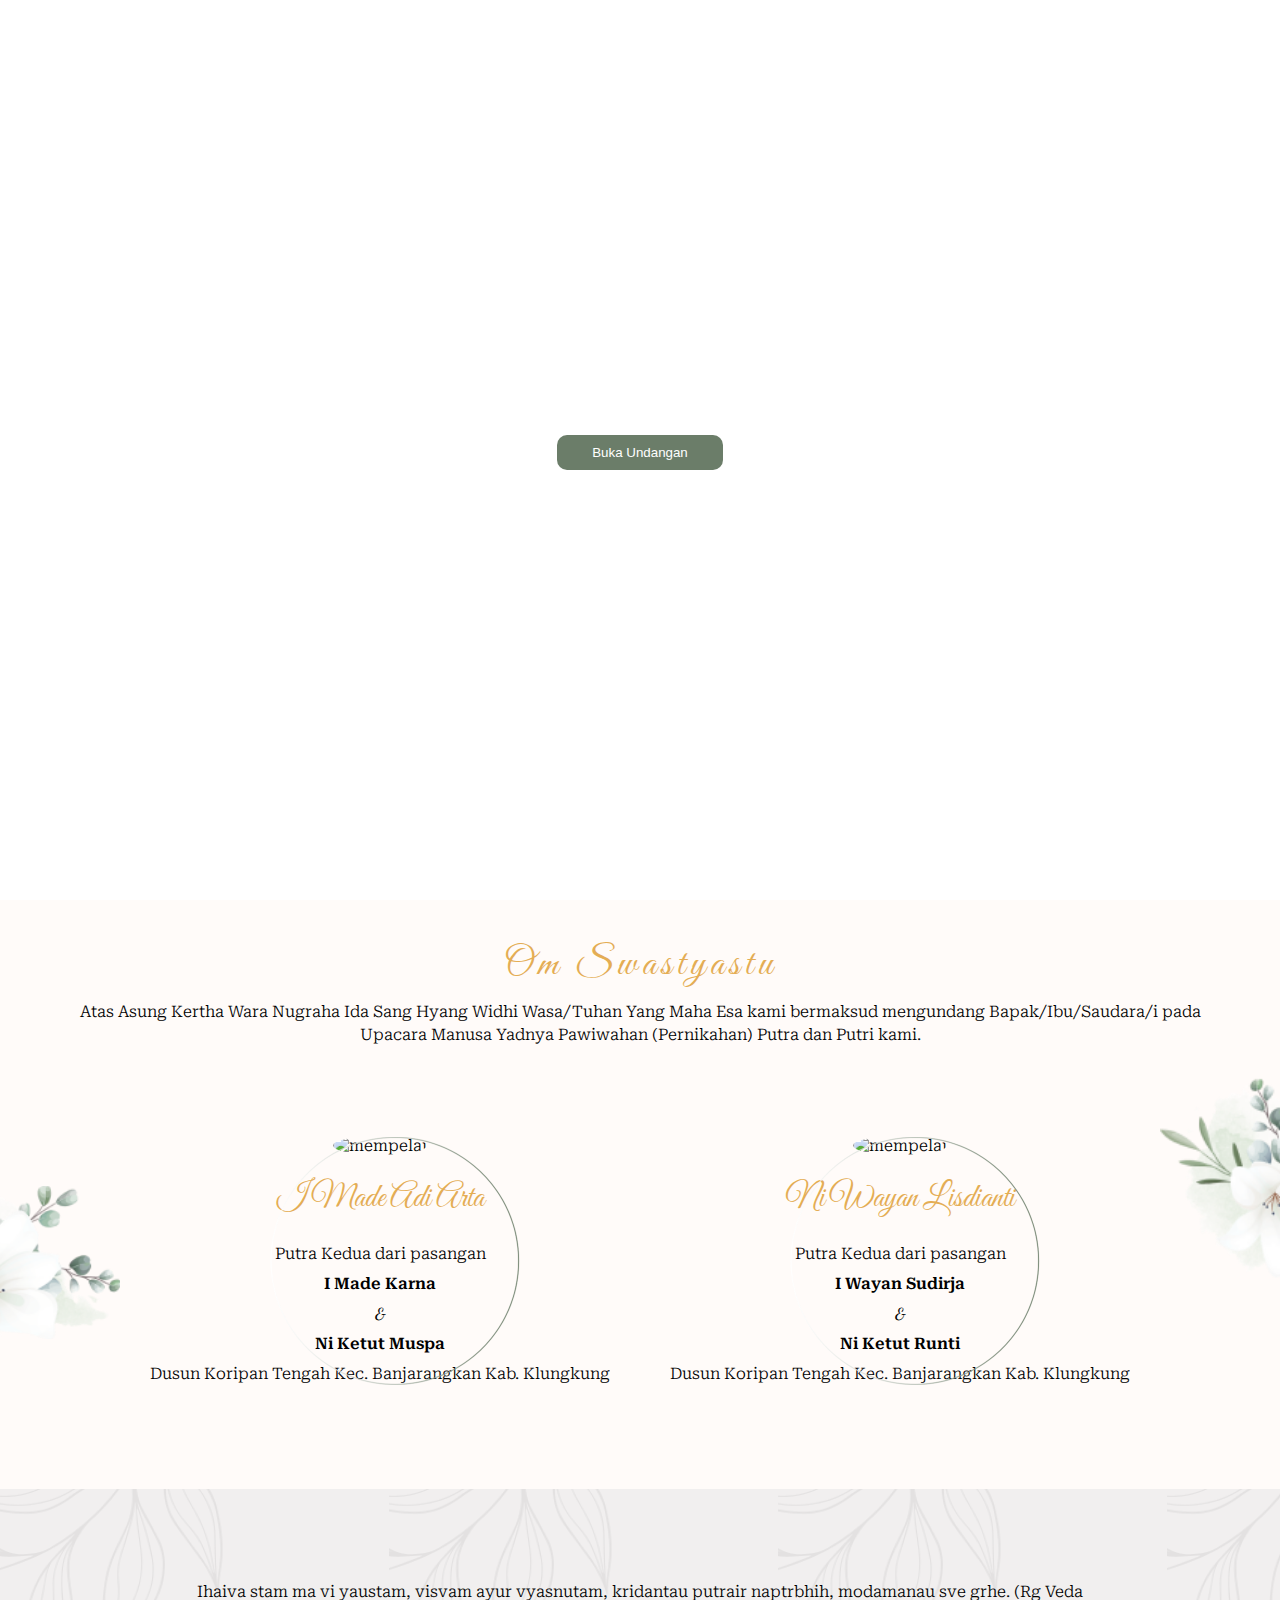
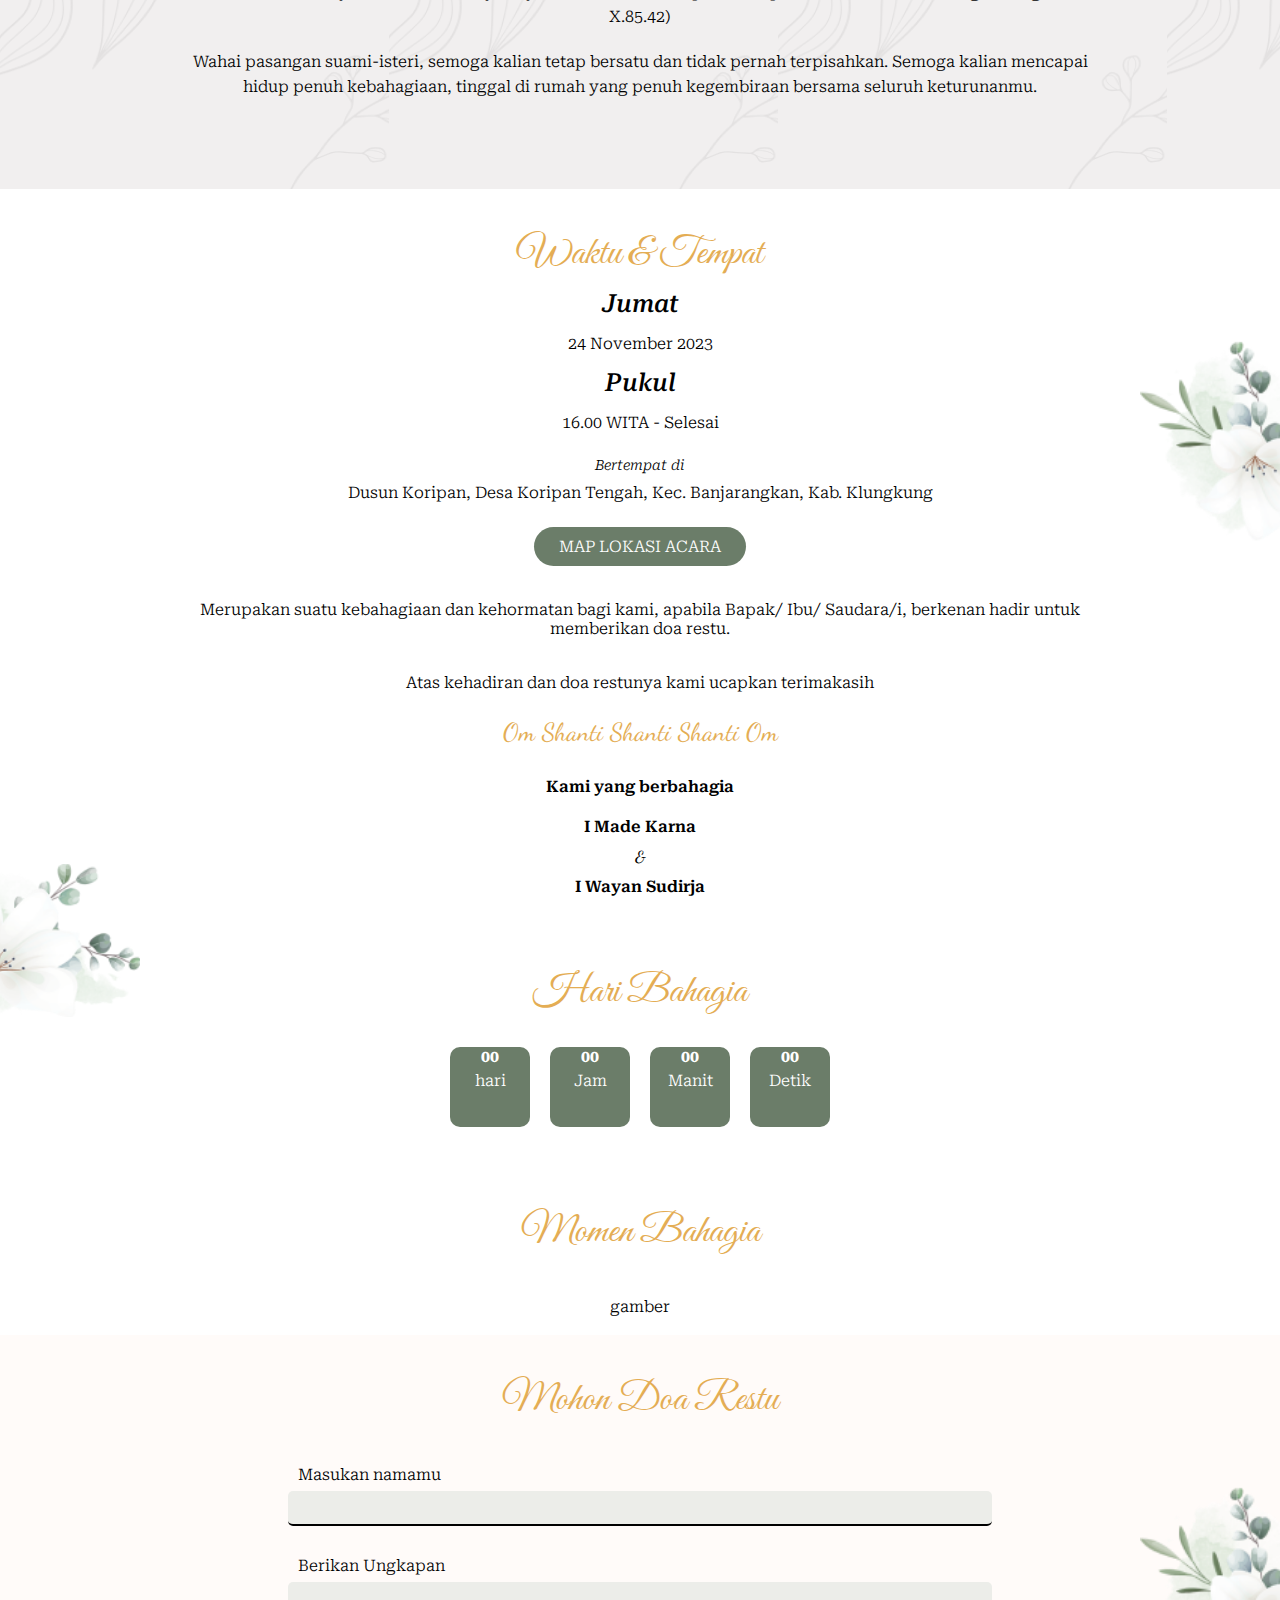
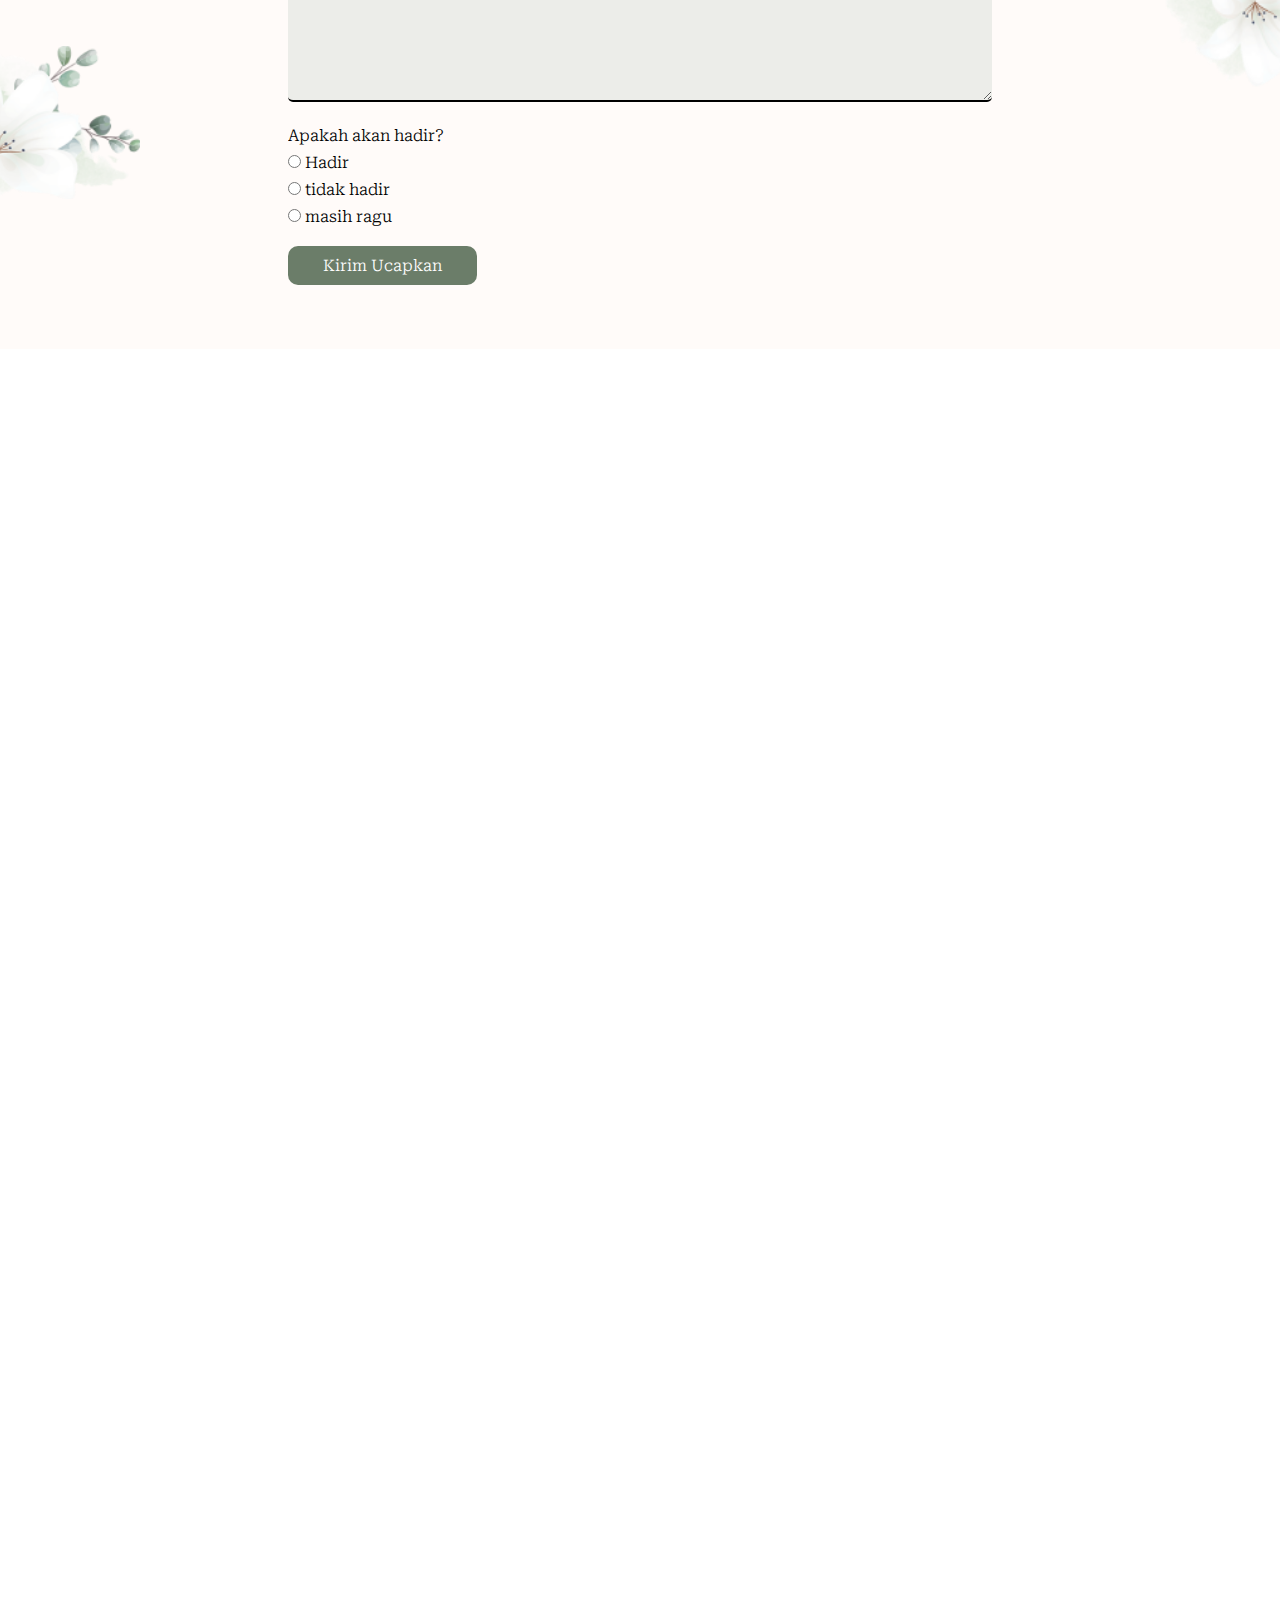
==== index.html @ df0563d1 "up awal" ====
<!DOCTYPE html>
<html lang="en">
  <head>
    <meta charset="UTF-8" />
    <meta name="viewport" content="width=device-width, initial-scale=1.0" />
    <title>Adi Arta & Lisdianti</title>
    <link rel="stylesheet" href="style/style.css" />

    <!-- google font -->
    <link rel="preconnect" href="https://fonts.googleapis.com" />
    <link rel="preconnect" href="https://fonts.gstatic.com" crossorigin />
    <link href="https://fonts.googleapis.com/css2?family=Dancing+Script:wght@400..700&family=Great+Vibes&family=Roboto+Serif:ital,opsz,wght@0,8..144,100..900;1,8..144,100..900&display=swap" rel="stylesheet" />
  </head>
  <body>
    <div class="full-container">
      <!-- halaman utama -->
      <!-- button klick -->
      <section class="halaman-utama">
        <div class="informasi">
          <h1>Adi & Lisdianti</h1>
          <p>Rabu, 10 april 2024</p>
          <p>
            Kepada <br />
            Bapak/Ibu/Saudara/i
          </p>
          <label for="">sindu</label><br />
          <a href="#pengantin"><button id="button" onclick="ableScroll()">Buka Undangan</button></a>
        </div>
      </section>

      <!-- <div class="shape">
        <svg xmlns="http://www.w3.org/2000/svg" viewBox="0 0 1000 100" preserveAspectRatio="none">
          <path class="shape-fill" opacity="0.33" d="M473,67.3c-203.9,88.3-263.1-34-320.3,0C66,119.1,0,59.7,0,59.7V0h1000v59.7 c0,0-62.1,26.1-94.9,29.3c-32.8,3.3-62.8-12.3-75.8-22.1C806,49.6,745.3,8.7,694.9,4.7S492.4,59,473,67.3z"></path>
          <path
            class="shape-fill"
            opacity="0.66"
            d="M734,67.3c-45.5,0-77.2-23.2-129.1-39.1c-28.6-8.7-150.3-10.1-254,39.1 s-91.7-34.4-149.2,0C115.7,118.3,0,39.8,0,39.8V0h1000v36.5c0,0-28.2-18.5-92.1-18.5C810.2,18.1,775.7,67.3,734,67.3z"
          ></path>
          <path class="shape-fill" d="M766.1,28.9c-200-57.5-266,65.5-395.1,19.5C242,1.8,242,5.4,184.8,20.6C128,35.8,132.3,44.9,89.9,52.5C28.6,63.7,0,0,0,0 h1000c0,0-9.9,40.9-83.6,48.1S829.6,47,766.1,28.9z"></path>
        </svg>
      </div> -->

      <!-- akhir halaman utama -->

      <!-- section mempelai -->
      <section class="pengantin" id="pengantin">
        <h1 class="title">Om Swastyastu</h1>
        <p>Atas Asung Kertha Wara Nugraha Ida Sang Hyang Widhi Wasa/Tuhan Yang Maha Esa kami bermaksud mengundang Bapak/Ibu/Saudara/i pada Upacara Manusa Yadnya Pawiwahan (Pernikahan) Putra dan Putri kami.</p>
        <div class="foto-mempelai">
          <img class="bunga-1" src="gambar/bunga-kanan.png" alt="" />

          <div class="pria">
            <img class="img" src="gbr/profil-pria.svg" alt="mempelai" />
            <img class="border-1 img" src="gambar/border.png" alt="" />
            <h1 class="nama">I Made Adi Arta</h1>
            <p>Putra Kedua dari pasangan</p>
            <p class="bold">
              I Made Karna<br />
              <span>&</span><br />
              Ni Ketut Muspa
            </p>
            <p>Dusun Koripan Tengah Kec. Banjarangkan Kab. Klungkung</p>
          </div>
          <div class="wanita">
            <img class="img" src="gbr/profil-wanita.svg" alt="mempelai" />
            <img class="border-2 img" src="gambar/border.png" alt="" />
            <h1 class="nama">Ni Wayan Lisdianti</h1>
            <p>Putra Kedua dari pasangan</p>
            <p class="bold">
              I Wayan Sudirja<br />
              <span>&</span><br />
              Ni Ketut Runti
            </p>
            <p>Dusun Koripan Tengah Kec. Banjarangkan Kab. Klungkung</p>
          </div>

          <img class="bunga-2" src="gambar/bunga-kiri.png" alt="" />
        </div>
      </section>
      <!-- Akhir section mempelai -->

      <!-- section quotes -->
      <section class="quotes">
        <p>Ihaiva stam ma vi yaustam, visvam ayur vyasnutam, kridantau putrair naptrbhih, modamanau sve grhe. (Rg Veda X.85.42)</p>
        <p>Wahai pasangan suami-isteri, semoga kalian tetap bersatu dan tidak pernah terpisahkan. Semoga kalian mencapai hidup penuh kebahagiaan, tinggal di rumah yang penuh kegembiraan bersama seluruh keturunanmu.</p>
      </section>
      <!-- Akhir section quotes -->

      <!-- waktu dan tempat -->
      <section class="waktu-tempat">
        <img class="bunga-3" src="gambar/bunga-kanan.png" alt="" />
        <h1>Waktu & Tempat</h1>
        <h3>Jumat</h3>
        <p>24 November 2023</p>
        <h3>Pukul</h3>
        <p>16.00 WITA - Selesai</p>
        <p class="kecil">Bertempat di</p>
        <p>Dusun Koripan, Desa Koripan Tengah, Kec. Banjarangkan, Kab. Klungkung</p>
        <a href="#">MAP LOKASI ACARA</a>
        <p class="p-ucapan-kehadiran">Merupakan suatu kebahagiaan dan kehormatan bagi kami, apabila Bapak/ Ibu/ Saudara/i, berkenan hadir untuk memberikan doa restu.</p>
        <p>Atas kehadiran dan doa restunya kami ucapkan terimakasih</p>
        <h2>Om Shanti Shanti Shanti Om</h2>

        <p class="bold">Kami yang berbahagia</p>
        <p class="bold">
          I Made Karna <br />
          <span>&</span> <br />
          I Wayan Sudirja
        </p>
        <h1 class="h1-end">Hari Bahagia</h1>

        <div class="jam">
          <div class="Hari">
            <h4>00</h4>
            <p>hari</p>
          </div>
          <div class="Jam">
            <h4>00</h4>
            <p>Jam</p>
          </div>
          <div class="Menit">
            <h4>00</h4>
            <p>Manit</p>
          </div>
          <div class="Detik">
            <h4>00</h4>
            <p>Detik</p>
          </div>
        </div>
        <img class="bunga-4" src="gambar/bunga-kiri.png" alt="" />
      </section>

      <!-- section galeri -->
      <section class="galeri">
        <h1 class="title">Momen Bahagia</h1>
        <p>gamber</p>
        <div class="gambar">
          <img src="" alt="">
        </div>
      </section>
      <!-- akhir section galeri -->

      <!-- awal rspv -->
      <section class="rsvp">
        <img class="bunga-5" src="gambar/bunga-kanan.png" alt="" />

        <div class="all-input">
          <h1 class="title">Mohon Doa Restu</h1>

          <form action="" class="identitas">
            <label for="name">Masukan namamu</label> <br />
            <input type="text" name="name" /> <br />
            <label for="ungkapan">Berikan Ungkapan</label> <br />
            <textarea name="" id="" cols="30" rows="10"></textarea>
          </form>

          <form action="" class="kett">
            <p>Apakah akan hadir?</p>
            <input type="radio" name="ket" />
            <label>Hadir</label> <br />
            <input type="radio" name="ket" />
            <label>tidak hadir</label> <br />
            <input type="radio" name="ket" />
            <label>masih ragu</label> <br />
          </form>
          <a href="">Kirim Ucapkan</a>
        </div>

        <img class="bunga-6" src="gambar/bunga-kiri.png" alt="" />
      </section>
      <!-- akhir rspv -->
    </div>

    <!-- link js -->
    <script src="script/script.js"></script>
  </body>
</html>
---- style/style.css ----
* {
  padding: 0;
  margin: 0;
  box-sizing: border-box;
  overflow-x: hidden;
  /* border: 1px solid black; */
}

:root {
  --bg-button: #6b7d69;
  --secon-color: #e4ad54;
  --font-paragraf: 1rem;
  --font-title: 2.5rem;
  --font-heandwriting: "Dancing Script", cursive;
  --font-heandwriting-2: "Great Vibes", cursive;
  --all-font: "Roboto Serif", serif;
}

html {
  scroll-behavior: smooth;
}

.full-container {
  /* background-color: antiquewhite; */
  width: 100%;
  height: 6000px;
  font-family: var(--all-font);
  font-weight: 300;
}

.full-container .halaman-utama {
  background: url(../gbr/bg1.svg);
  height: 100vh;
  width: 100%;
  background-size: cover;
  background-position: center;
  color: #fff;
  text-align: center;
  overflow: visible;
  animation: slideAnimasi 10s infinite;
}

.full-container .halaman-utama h1 {
  padding-top: 240px;
  font-size: 62px;
  font-family: var(--font-heandwriting);
  text-transform: capitalize;
}

.full-container .halaman-utama p {
  font-size: var(--font-paragraf);
}

.full-container .halaman-utama p:nth-child(2) {
  padding-top: 5px;
}

.full-container .halaman-utama p:nth-child(3) {
  padding-top: 10px;
}

.full-container .halaman-utama label {
  font-size: 25px;
}

.full-container .halaman-utama button {
  padding: 10px 35px;
  border-radius: 10px;
  border: none;
  margin-top: 20px;
  background-color: var(--bg-button);
  cursor: pointer;
  color: #fff;
}

.full-container .pengantin {
  width: 100%;
  text-align: center;
  background-color: #fffbf9;
  padding: 30px 0;
}

.full-container .pengantin .title {
  font-size: var(--font-title);
  padding: 10px;
  color: var(--secon-color);
  font-family: var(--font-heandwriting-2);
  font-weight: 100;
  letter-spacing: 5px;
}

.full-container .pengantin p:nth-child(2) {
  padding-bottom: 20px;
  line-height: 23px;
  width: 90%;
  margin: auto;
  font-size: var(--font-paragraf);
}

.full-container .foto-mempelai {
  width: 100%;
  display: flex;
  position: relative;
  align-items: center;
  justify-content: center;
  padding: 40px 0;
}

.full-container .foto-mempelai div {
  padding: 20px;
}

.full-container .foto-mempelai .nama {
  padding: 20px;
  font-size: 2rem;
  font-family: var(--font-heandwriting-2);
  font-weight: 200;
  color: var(--secon-color);
}

.full-container .foto-mempelai div p {
  line-height: 30px;
  font-size: var(--font-paragraf);
}

.full-container p.bold {
  line-height: 30px;
  font-size: var(--font-paragraf);
  font-weight: 600;
}

.full-container p.bold span {
  font-family: var(--font-heandwriting);
}

.full-container .bunga-1 {
  z-index: 1;
  position: absolute;
  right: -80px;
  top: 10px;
}

.full-container .bunga-2 {
  width: 110px;
  position: absolute;
  left: -80px;
}

.full-container img.bunga-1,
.full-container img.bunga-2,
.full-container img.bunga-3,
.full-container img.bunga-4,
.full-container img.bunga-5,
.full-container img.bunga-6 {
  width: 200px !important;
}
/* bunga */

.full-container .foto-mempelai .pria,
.full-container .foto-mempelai .wanita {
  position: relative;
  /* background-color: #6b7d69; */
  margin: 10px;
}

.full-container .foto-mempelai .img,
.full-container .foto-mempelai .img {
  width: 250px;
  border-radius: 50%;
  margin: auto;
}

.full-container .foto-mempelai img.border-1 {
  position: absolute;
  right: 110px;
  border-radius: 0;
}

.full-container .foto-mempelai img.border-2 {
  position: absolute;
  right: 110px;
  /* right: 22%; */
}

.full-container .quotes {
  background: url(../gambar/bg-2.png);
  width: 100%;
  padding: 80px 0;
  text-align: center;
  line-height: 25px;
  background-color: #f1efef;
}

.full-container .quotes p {
  padding: 10px 0;
  width: 70%;
  font-size: var(--font-paragraf);
  margin: auto;
}

.full-container .waktu-tempat {
  text-align: center;
  background-color: #fff;
  padding: 40px 0;
  /* height: 100%; */
  overflow: visible;
  position: relative;
}

/* bunga */
.full-container .bunga-3 {
  /* position: relative; */
  width: 190px;
  z-index: 1;
  position: absolute;
  right: -60px;
  top: 150px;
}

.full-container .bunga-4 {
  /* position: relative; */
  width: 190px;
  z-index: 1;
  position: absolute;
  left: -60px;
  bottom: 150px;
}
/* bunga */

.full-container .waktu-tempat h1 {
  font-size: var(--font-title);
  color: var(--secon-color);
  overflow: visible;
  font-family: var(--font-heandwriting-2);
  font-weight: 100;
}

.full-container .waktu-tempat p {
  padding: 5px 0;
  width: 70%;
  font-size: var(--font-paragraf);
  margin: auto;
}

.full-container .waktu-tempat h3 {
  font-size: 25px;
  line-height: 50px;
  font-weight: 500;
  font-style: italic;
}

.full-container .waktu-tempat h3:nth-child(2) {
  padding-top: 20px;
}

.full-container .waktu-tempat p.kecil {
  font-style: italic;
  line-height: 16px;
  padding-top: 20px;
  font-size: 14px;
}

.full-container .waktu-tempat a {
  padding: 10px 25px;
  border-radius: 50px;
  border: none;
  font-size: var(--font-paragraf);
  margin: 20px 0;
  display: inline-block;
  text-decoration: none;
  background-color: var(--bg-button);
  cursor: pointer;
  color: #fff;
}

.full-container .waktu-tempat p.p-ucapan-kehadiran {
  padding: 10px 0 30px;
}

.full-container .waktu-tempat h2 {
  font-size: 25px;
  line-height: 70px;
  font-family: var(--font-heandwriting);
  font-weight: 100;
  color: var(--secon-color);
}

.full-container .waktu-tempat h1.h1-end {
  margin-top: 60px;
  margin-bottom: 30px;
}

.full-container .waktu-tempat .jam {
  width: 100%;
  display: flex;
  justify-content: center;
  /* background-color: #6b7d69; */
}

.full-container .waktu-tempat .jam div {
  margin: 0 10px;
  width: 80px;
  height: 80px;
  border-radius: 10px;
  background-color: var(--bg-button);
  color: #fff;
}

/* galeri */
.full-container .galeri {
  text-align: center;
  overflow: visible;
}
.full-container .galeri h1.title {
  text-align: center;
  /* overflow: visible !important; */
  padding: 40px 0;
  font-size: var(--font-title);
  color: var(--secon-color);
  font-family: var(--font-heandwriting-2);
  font-weight: 100;
}

/* rsvp*/
.full-container .rsvp {
  width: 100%;
  margin: auto;
  background-color: #fffbf9;
  display: inline-block;
  padding: 20px;
  overflow: visible;
  position: relative;
}

/* bunga */
.full-container .bunga-5 {
  /* position: relative; */
  width: 190px;
  z-index: 1;
  position: absolute;
  right: -60px;
  top: 150px;
}

.full-container img.bunga-5,
.full-container img.bunga-6 {
  border-radius: 0 !important;
}

.full-container .bunga-6 {
  /* position: relative; */
  width: 190px;
  z-index: 1;
  position: absolute;
  left: -60px;
  bottom: 150px;
}
/* bunga */

.full-container .rsvp .all-input {
  width: 60%;
  margin: auto;
  /* background-color: #54e4af; */
  padding: 20px;
  /* text-align: left; */
}

.full-container .rsvp .all-input h1.title {
  font-size: var(--font-title);
  color: var(--secon-color);
  font-family: var(--font-heandwriting-2);
  font-weight: 100;
  text-align: center;
  overflow: visible;
  margin-bottom: 40px;
}

.full-container .rsvp .all-input .identitas input {
  width: 100%;
  padding: 9px 0 9px 10px;
  background-color: #ecede9;
  border: none;
  border-radius: 5px;
  outline: none;
  border-bottom: 2px solid black;
  margin-top: 7px;
  margin-bottom: 30px;
  font-family: var(--all-font);
}

.full-container .rsvp .all-input .identitas textarea {
  width: 100%;
  height: 120px;
  background-color: #ecede9;
  border: none;
  border-radius: 5px;
  outline: none;
  font-family: var(--all-font);
  padding: 10px;
  border-bottom: 2px solid black;
  margin-top: 7px;
}

.full-container .rsvp .all-input .identitas label {
  margin-left: 10px;
}

.full-container .rsvp .all-input .kett {
  margin-top: 20px;
  /* background-color: #e4ad54; */
}

.full-container .rsvp .all-input .kett input {
  margin-top: 10px;
  display: inline-block;
}

.full-container .rsvp .all-input a {
  padding: 10px 35px;
  border-radius: 10px;
  border: none;
  margin: 20px auto;
  display: inline-block;
  text-align: center !important;
  background-color: var(--bg-button);
  cursor: pointer;
  color: #fff;
  text-decoration: none;
}

/* responsive */
@media (max-width: 960px) {
  .full-container .foto-mempelai img.border-1 {
    /* right: 15%; */
    right: 50px;
  }

  .full-container .foto-mempelai img.border-2 {
    /* right: 15%; */
    right: 50px;
  }

  /* bunga */
  .full-container .bunga-1 {
    right: -80px;
    top: -50px;
  }

  .full-container .bunga-2 {
    left: -80px;
    bottom: 100px;
  }

  .full-container .bunga-3 {
    right: -70px;
    top: 50px;
  }

  .full-container .bunga-4 {
    left: -70px;
    bottom: 100px;
  }

  .full-container .bunga-5 {
    right: -80px;
    bottom: 100px;
  }

  .full-container .bunga-6 {
    left: -80px;
    bottom: 100px;
  }

  .full-container img.bunga-1,
  .full-container img.bunga-2,
  .full-container img.bunga-3,
  .full-container img.bunga-4,
  .full-container img.bunga-5,
  .full-container img.bunga-6 {
    width: 140px !important;
  }
  /* bunga */
}

@media (max-width: 700px) {
  .full-container {
    line-height: 25px;
  }
  .full-container .halaman-utama h1 {
    padding: 340px 0 5px;
    font-size: 42px;
  }

  .full-container .pengantin .title {
    padding: 20px;
  }

  .full-container .foto-mempelai {
    align-items: center;
    justify-content: space-around;
    flex-direction: column;
  }

  /* bunga */
  .full-container .bunga-1 {
    right: -20px;
    top: 50px;
  }

  .full-container .bunga-2 {
    left: -20px;
    bottom: 150px;
  }

  .full-container .bunga-3 {
    right: -20px;
    top: 90px;
  }

  .full-container .bunga-4 {
    left: -20px;
    bottom: 180px;
  }

  .full-container .bunga-5 {
    right: -50px;
    z-index: ;
    bottom: 100px;
  }

  .full-container .bunga-6 {
    left: -40px;
    bottom: 0px;
  }

  .full-container img.bunga-1,
  .full-container img.bunga-2,
  .full-container img.bunga-3,
  .full-container img.bunga-4,
  .full-container img.bunga-5,
  .full-container img.bunga-6 {
    width: 100px !important;
  }
  /* bunga */

  .full-container .foto-mempelai .nama {
    padding: 10px;
  }

  .full-container .foto-mempelai img.border-1 {
    /* right: 12%; */
    right: 110px;
  }

  .full-container .foto-mempelai img.border-2 {
    right: 110px;
    /* right: 12%; */
  }

  .full-container .pengantin p:nth-child(2) {
    width: 90%;
    margin: auto;
  }

  .full-container .quotes p {
    width: 90%;
  }

  .full-container .waktu-tempat {
    overflow: visible;
  }

  .full-container .waktu-tempat p {
    width: 90%;
    /* line-height: 25px; */
  }

  .full-container .rsvp .all-input {
    width: 100%;
    margin: auto;
    /* background-color: #54e4af; */
    padding: 20px;
    text-align: left;
  }
}

@media (max-width: 500px) {
  .full-container .foto-mempelai img.border-1 {
    /* right: 12%; */
    right: 15%;
  }

  .full-container .foto-mempelai img.border-2 {
    right: 15%;
    /* right: 12%; */
  }
}

@media (max-width: 400px) {
  .full-container .foto-mempelai img.border-1 {
    /* right: 12%; */
    right: 12%;
  }

  .full-container .foto-mempelai img.border-2 {
    right: 12%;
    /* right: 12%; */
  }
}

/* ANIMASI */
@keyframes slideAnimasi {
  0% {
    background: url(../gbr/bg1.svg);
    height: 100vh;
    width: 100%;
    background-size: cover;
    background-position: center;
  }
  50% {
    background: url(../gbr/bg2.svg);
    height: 100vh;
    width: 100%;
    background-size: cover;
    background-position: center;
  }
  100% {
    background: url(../gbr/bg3.svg);
    height: 100vh;
    width: 100%;
    background-size: cover;
    background-position: center;
  }
  0 {
    /* background: url(../gbr/bg1.svg); */
  }
}
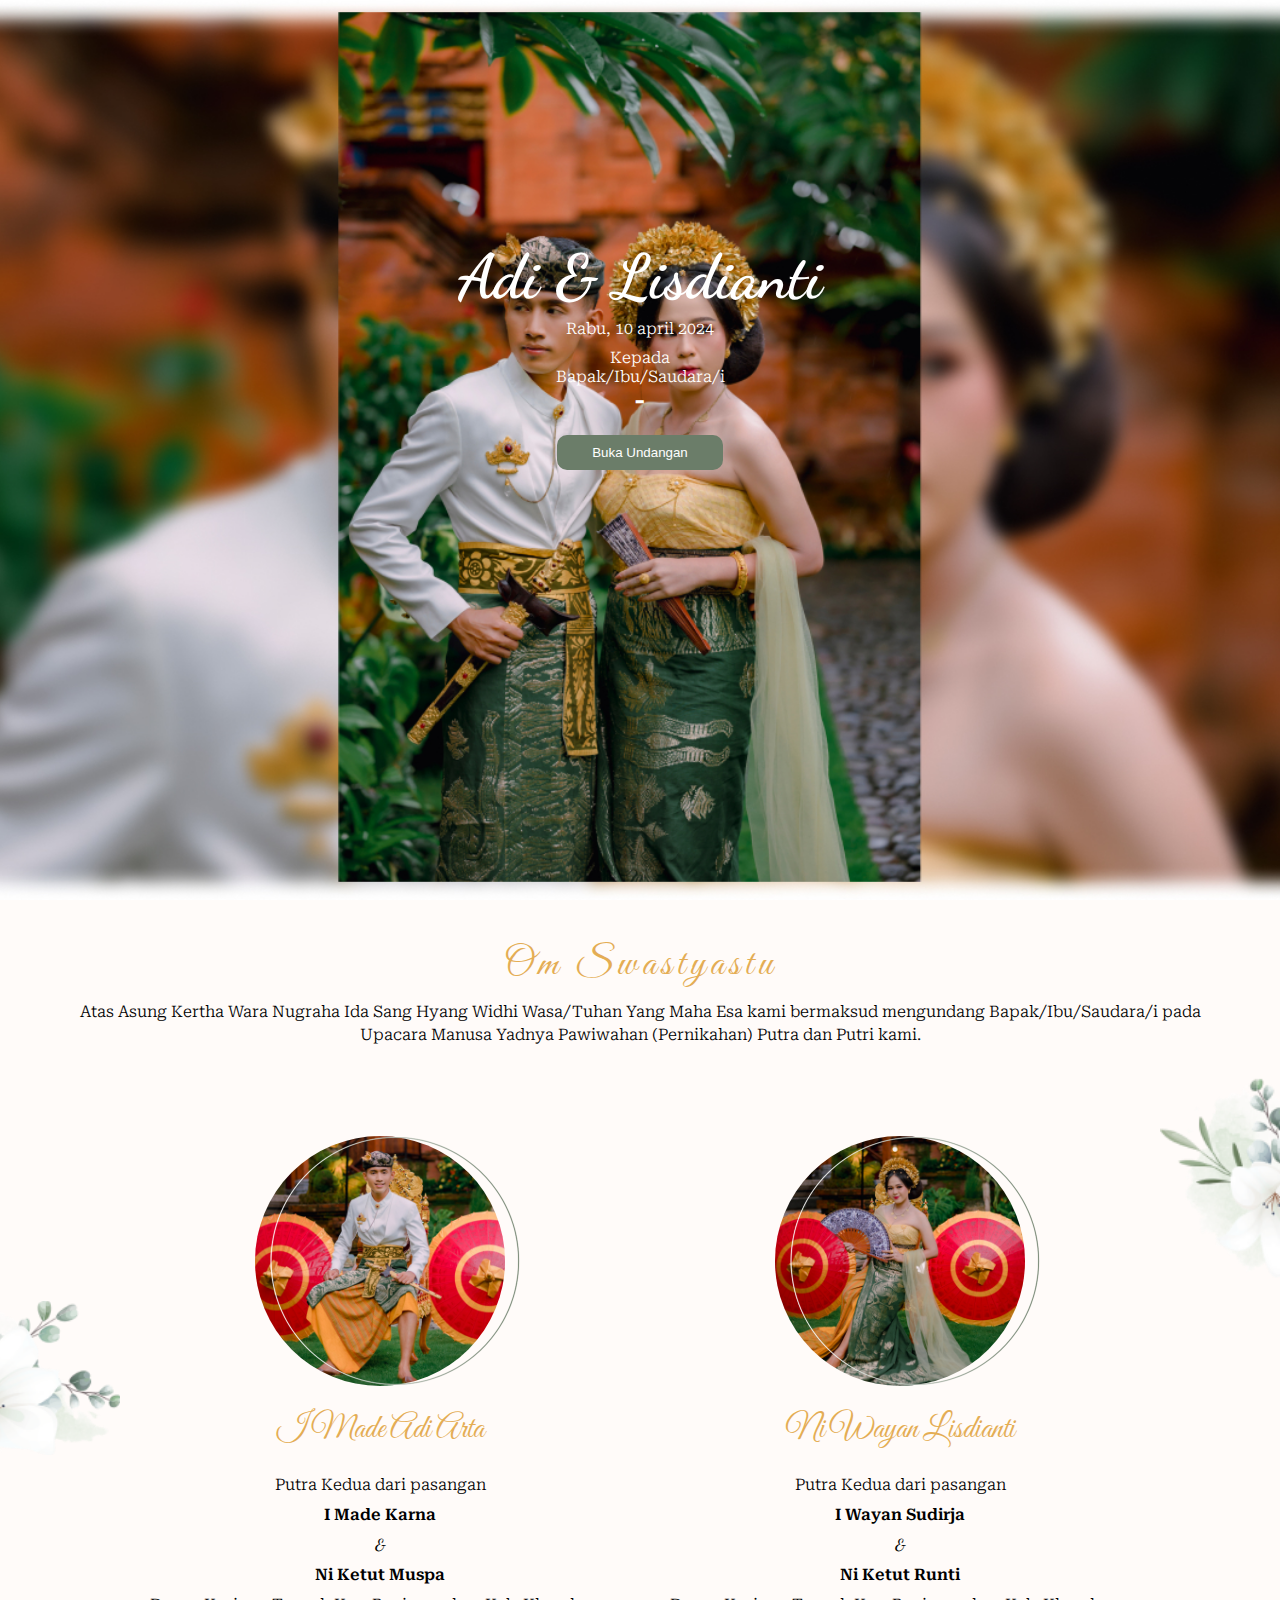
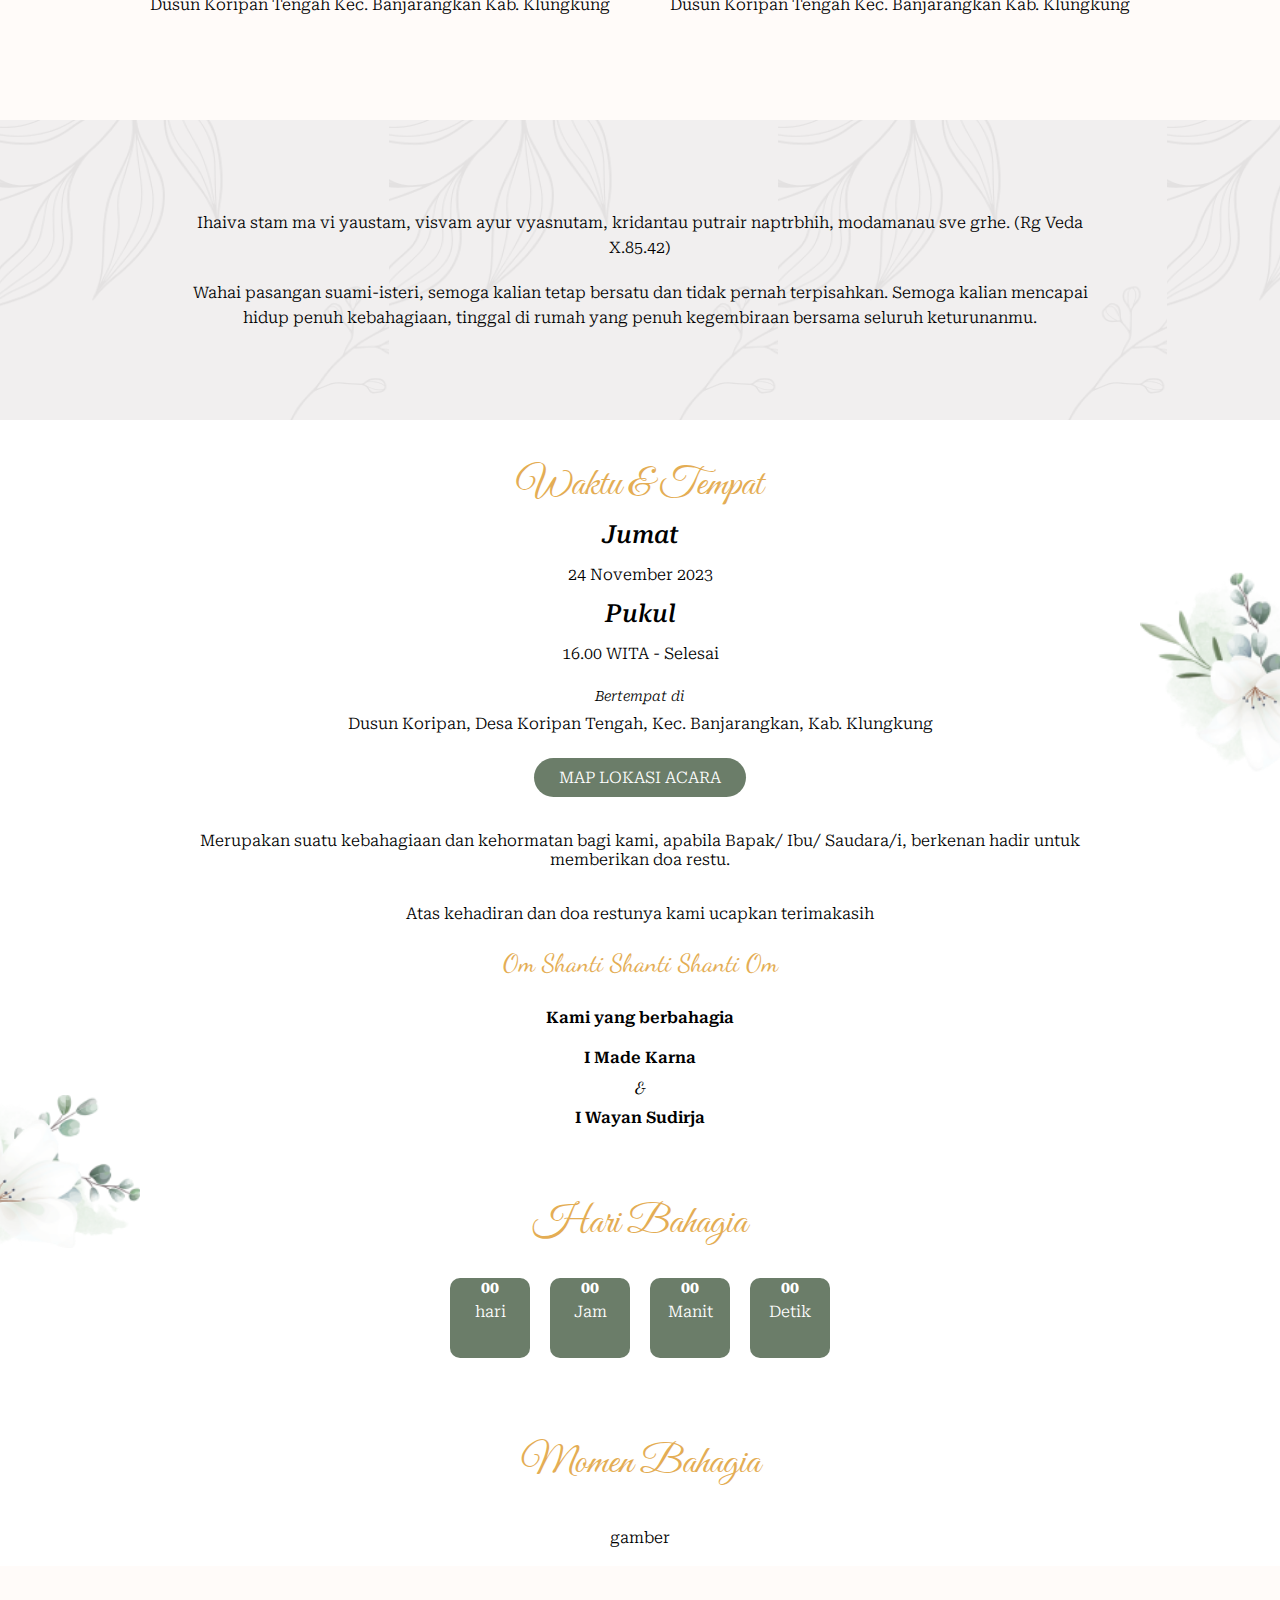
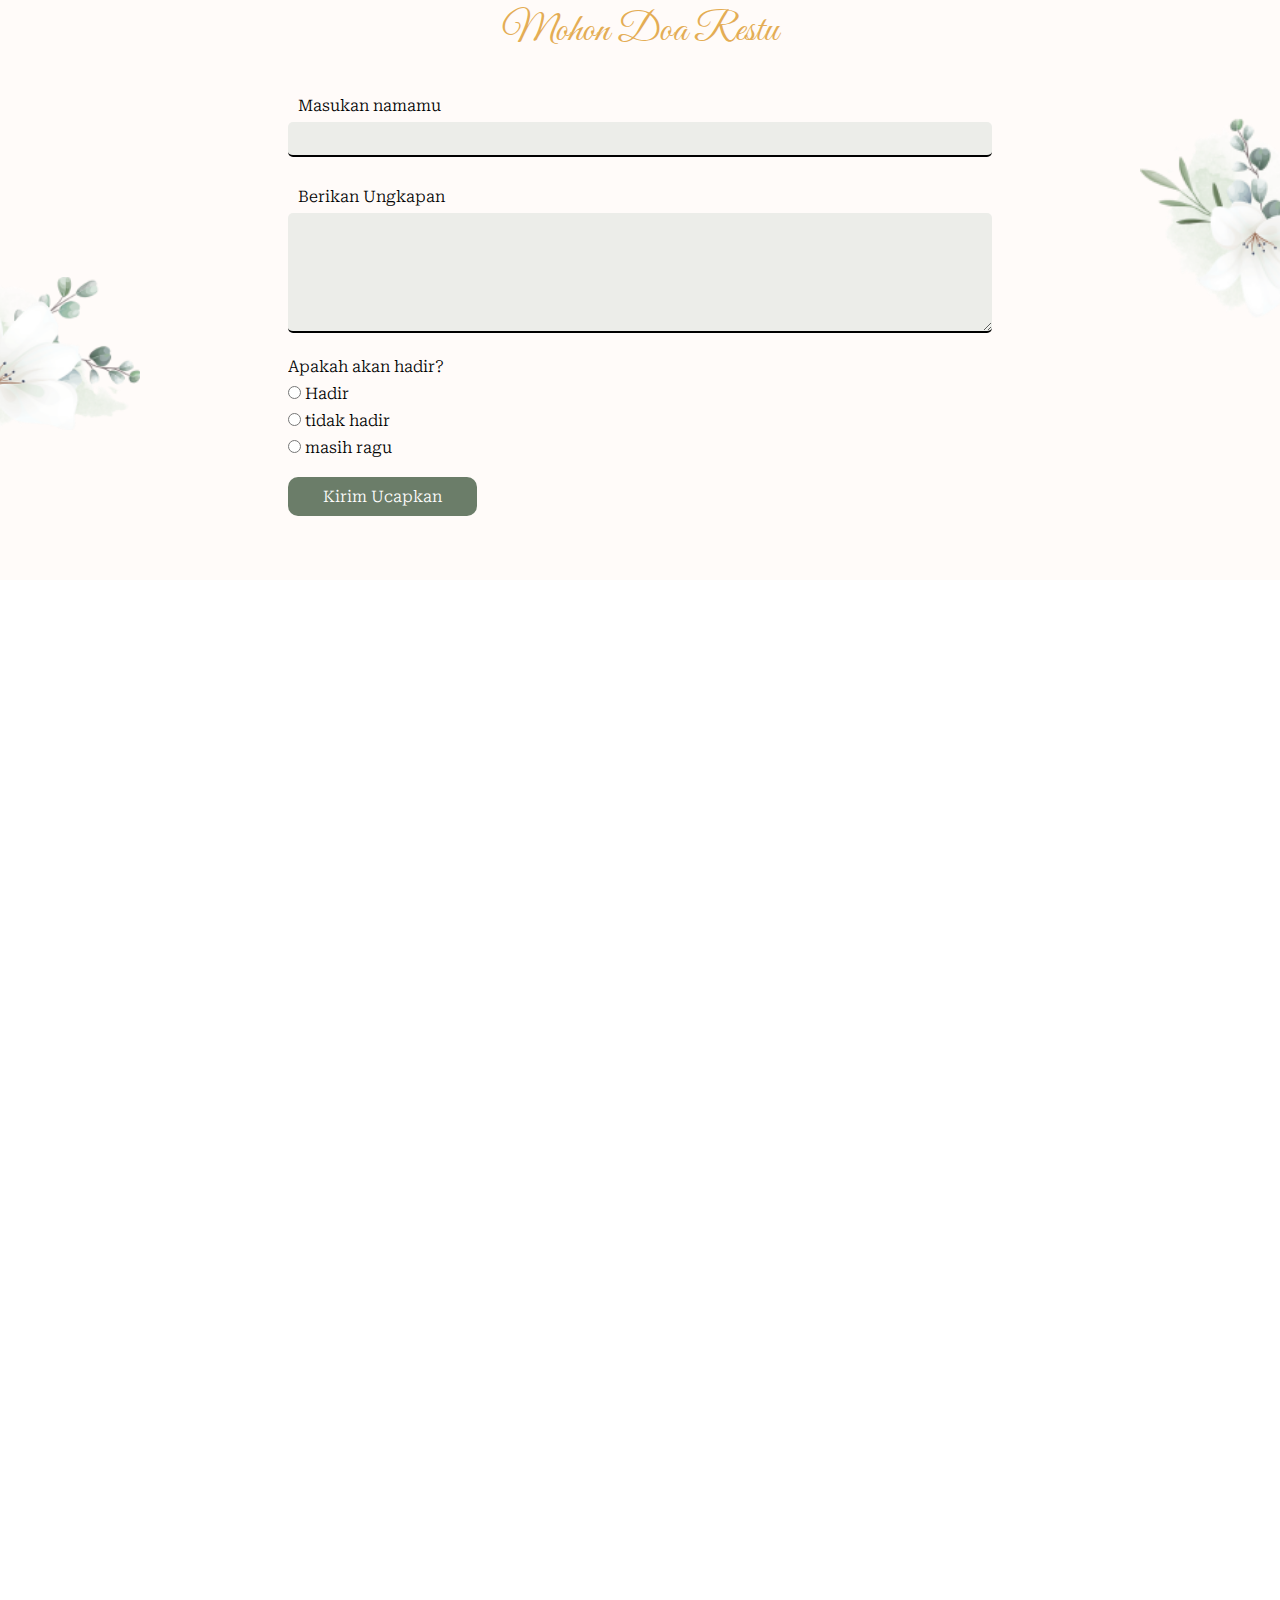
==== commit a452bc0f: "menganti format gambar" ====
--- a/index.html
+++ b/index.html
@@ -23,8 +23,8 @@
             Kepada <br />
             Bapak/Ibu/Saudara/i
           </p>
-          <label for="">sindu</label><br />
-          <a href="#pengantin"><button id="button" onclick="ableScroll()">Buka Undangan</button></a>
+          <label for="" id="untuk">sindu</label><br />
+          <a href="#-"><button id="button" onclick="ableScroll()">Buka Undangan</button></a>
         </div>
       </section>
 
@@ -43,14 +43,14 @@
       <!-- akhir halaman utama -->
 
       <!-- section mempelai -->
-      <section class="pengantin" id="pengantin">
+      <section class="pengantin" id="-">
         <h1 class="title">Om Swastyastu</h1>
         <p>Atas Asung Kertha Wara Nugraha Ida Sang Hyang Widhi Wasa/Tuhan Yang Maha Esa kami bermaksud mengundang Bapak/Ibu/Saudara/i pada Upacara Manusa Yadnya Pawiwahan (Pernikahan) Putra dan Putri kami.</p>
         <div class="foto-mempelai">
           <img class="bunga-1" src="gambar/bunga-kanan.png" alt="" />
 
           <div class="pria">
-            <img class="img" src="gbr/profil-pria.svg" alt="mempelai" />
+            <img class="img" src="gbr/profil-pria.jpg" alt="mempelai" />
             <img class="border-1 img" src="gambar/border.png" alt="" />
             <h1 class="nama">I Made Adi Arta</h1>
             <p>Putra Kedua dari pasangan</p>
@@ -62,7 +62,7 @@
             <p>Dusun Koripan Tengah Kec. Banjarangkan Kab. Klungkung</p>
           </div>
           <div class="wanita">
-            <img class="img" src="gbr/profil-wanita.svg" alt="mempelai" />
+            <img class="img" src="gbr/profil-wanita.jpg" alt="mempelai" />
             <img class="border-2 img" src="gambar/border.png" alt="" />
             <h1 class="nama">Ni Wayan Lisdianti</h1>
             <p>Putra Kedua dari pasangan</p>
@@ -111,19 +111,19 @@
 
         <div class="jam">
           <div class="Hari">
-            <h4>00</h4>
+            <h4 id="hari">00</h4>
             <p>hari</p>
           </div>
           <div class="Jam">
-            <h4>00</h4>
+            <h4 id="jam">00</h4>
             <p>Jam</p>
           </div>
           <div class="Menit">
-            <h4>00</h4>
+            <h4 id="menit">00</h4>
             <p>Manit</p>
           </div>
           <div class="Detik">
-            <h4>00</h4>
+            <h4 id="detik">00</h4>
             <p>Detik</p>
           </div>
         </div>
@@ -135,7 +135,7 @@
         <h1 class="title">Momen Bahagia</h1>
         <p>gamber</p>
         <div class="gambar">
-          <img src="" alt="">
+          <img src="" alt="" />
         </div>
       </section>
       <!-- akhir section galeri -->
--- a/style/style.css
+++ b/style/style.css
@@ -19,6 +19,17 @@
 html {
   scroll-behavior: smooth;
 }
+/* 
+body.body {
+  height: 100vh;
+  overflow-y: hidden;
+}
+
+body.body.auto {
+  height: 100vh;
+  overflow-y: auto;
+  scroll-behavior: smooth;
+} */
 
 .full-container {
   /* background-color: antiquewhite; */
@@ -29,7 +40,7 @@
 }
 
 .full-container .halaman-utama {
-  background: url(../gbr/bg1.svg);
+  background: url(../gbr/bg1.jpg);
   height: 100vh;
   width: 100%;
   background-size: cover;
@@ -37,7 +48,9 @@
   color: #fff;
   text-align: center;
   overflow: visible;
-  animation: slideAnimasi 10s infinite;
+  /* position: absolute; */
+  /* z-index: 100; */
+  animation: slideAnimasi 5s infinite;
 }
 
 .full-container .halaman-utama h1 {
@@ -59,8 +72,11 @@
   padding-top: 10px;
 }
 
-.full-container .halaman-utama label {
+.full-container .halaman-utama label#untuk {
   font-size: 25px;
+  /* display: block; */
+  padding-top: 10px;
+  font-weight: bold;
 }
 
 .full-container .halaman-utama button {
@@ -611,21 +627,21 @@
 /* ANIMASI */
 @keyframes slideAnimasi {
   0% {
-    background: url(../gbr/bg1.svg);
+    background: url(../gbr/bg1.jpg);
     height: 100vh;
     width: 100%;
     background-size: cover;
     background-position: center;
   }
   50% {
-    background: url(../gbr/bg2.svg);
+    background: url(../gbr/bg2.jpg);
     height: 100vh;
     width: 100%;
     background-size: cover;
     background-position: center;
   }
   100% {
-    background: url(../gbr/bg3.svg);
+    background: url(../gbr/bg3.jpg);
     height: 100vh;
     width: 100%;
     background-size: cover;
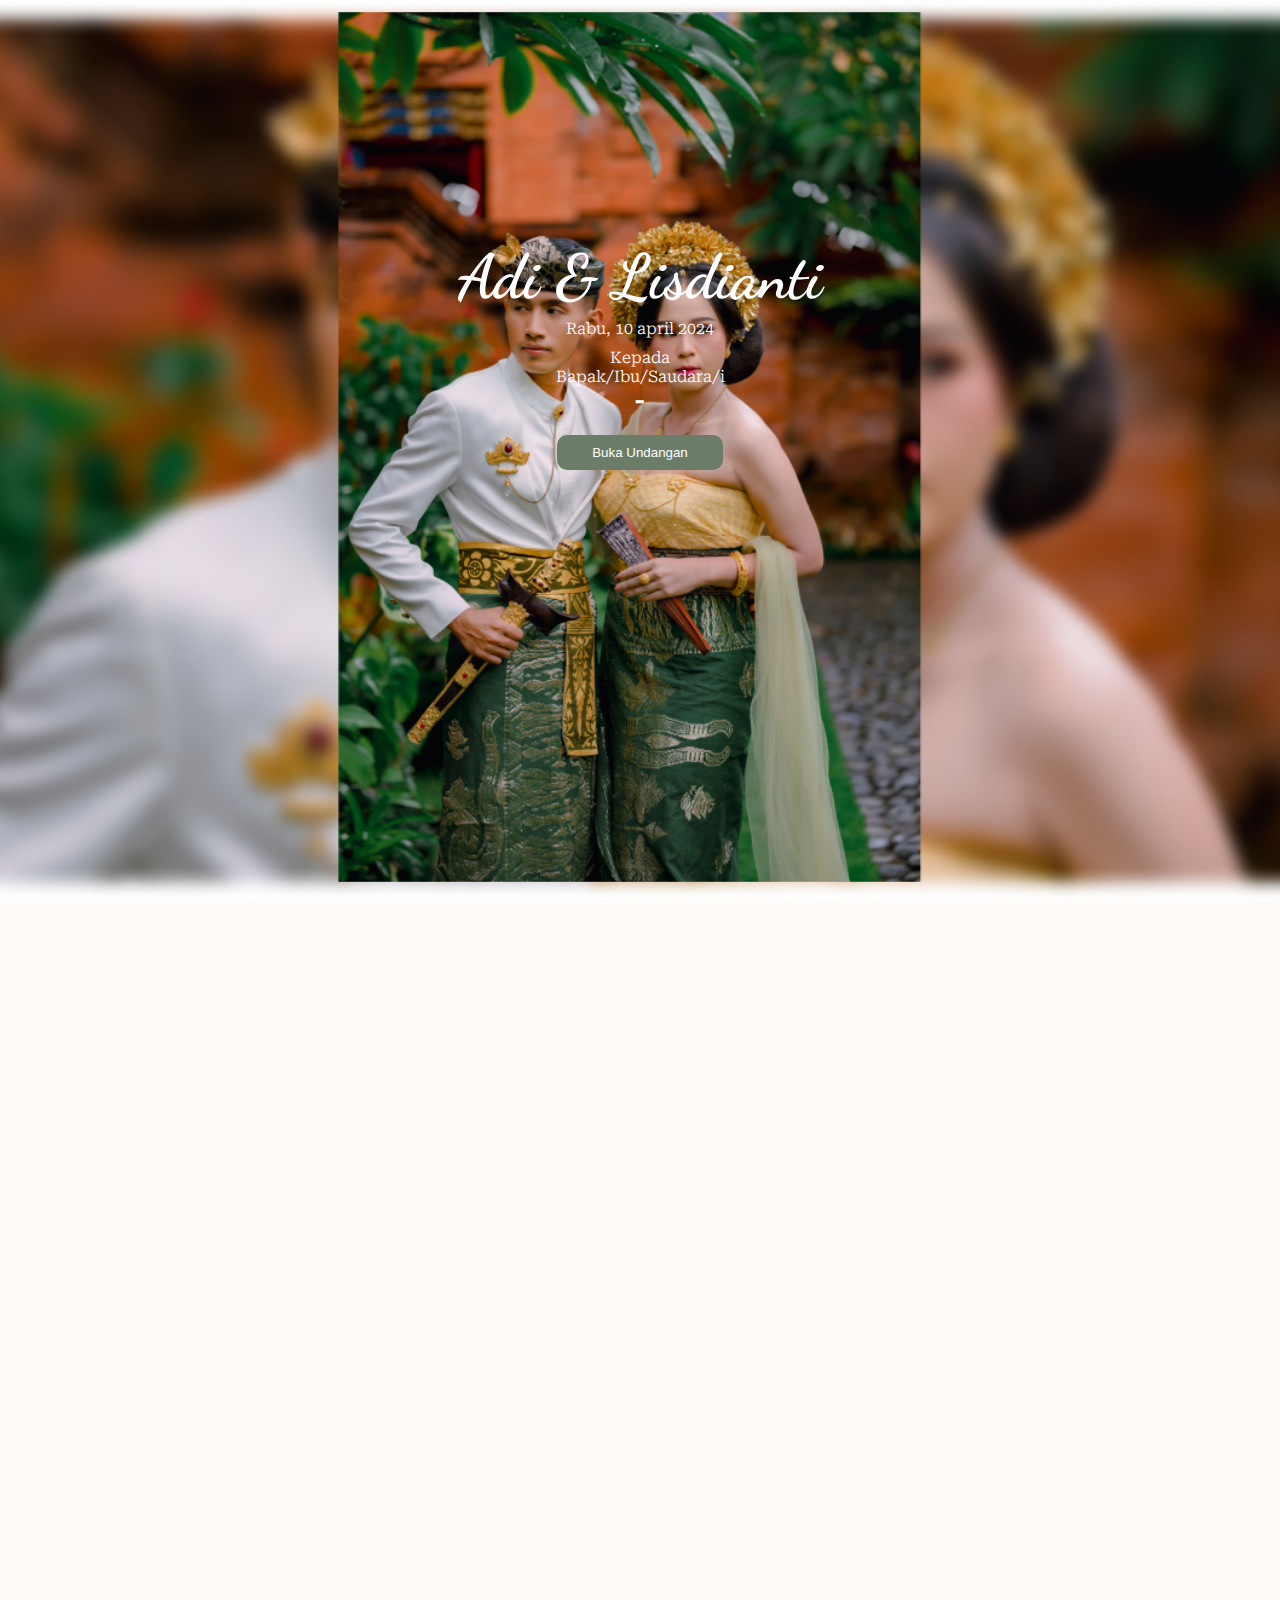
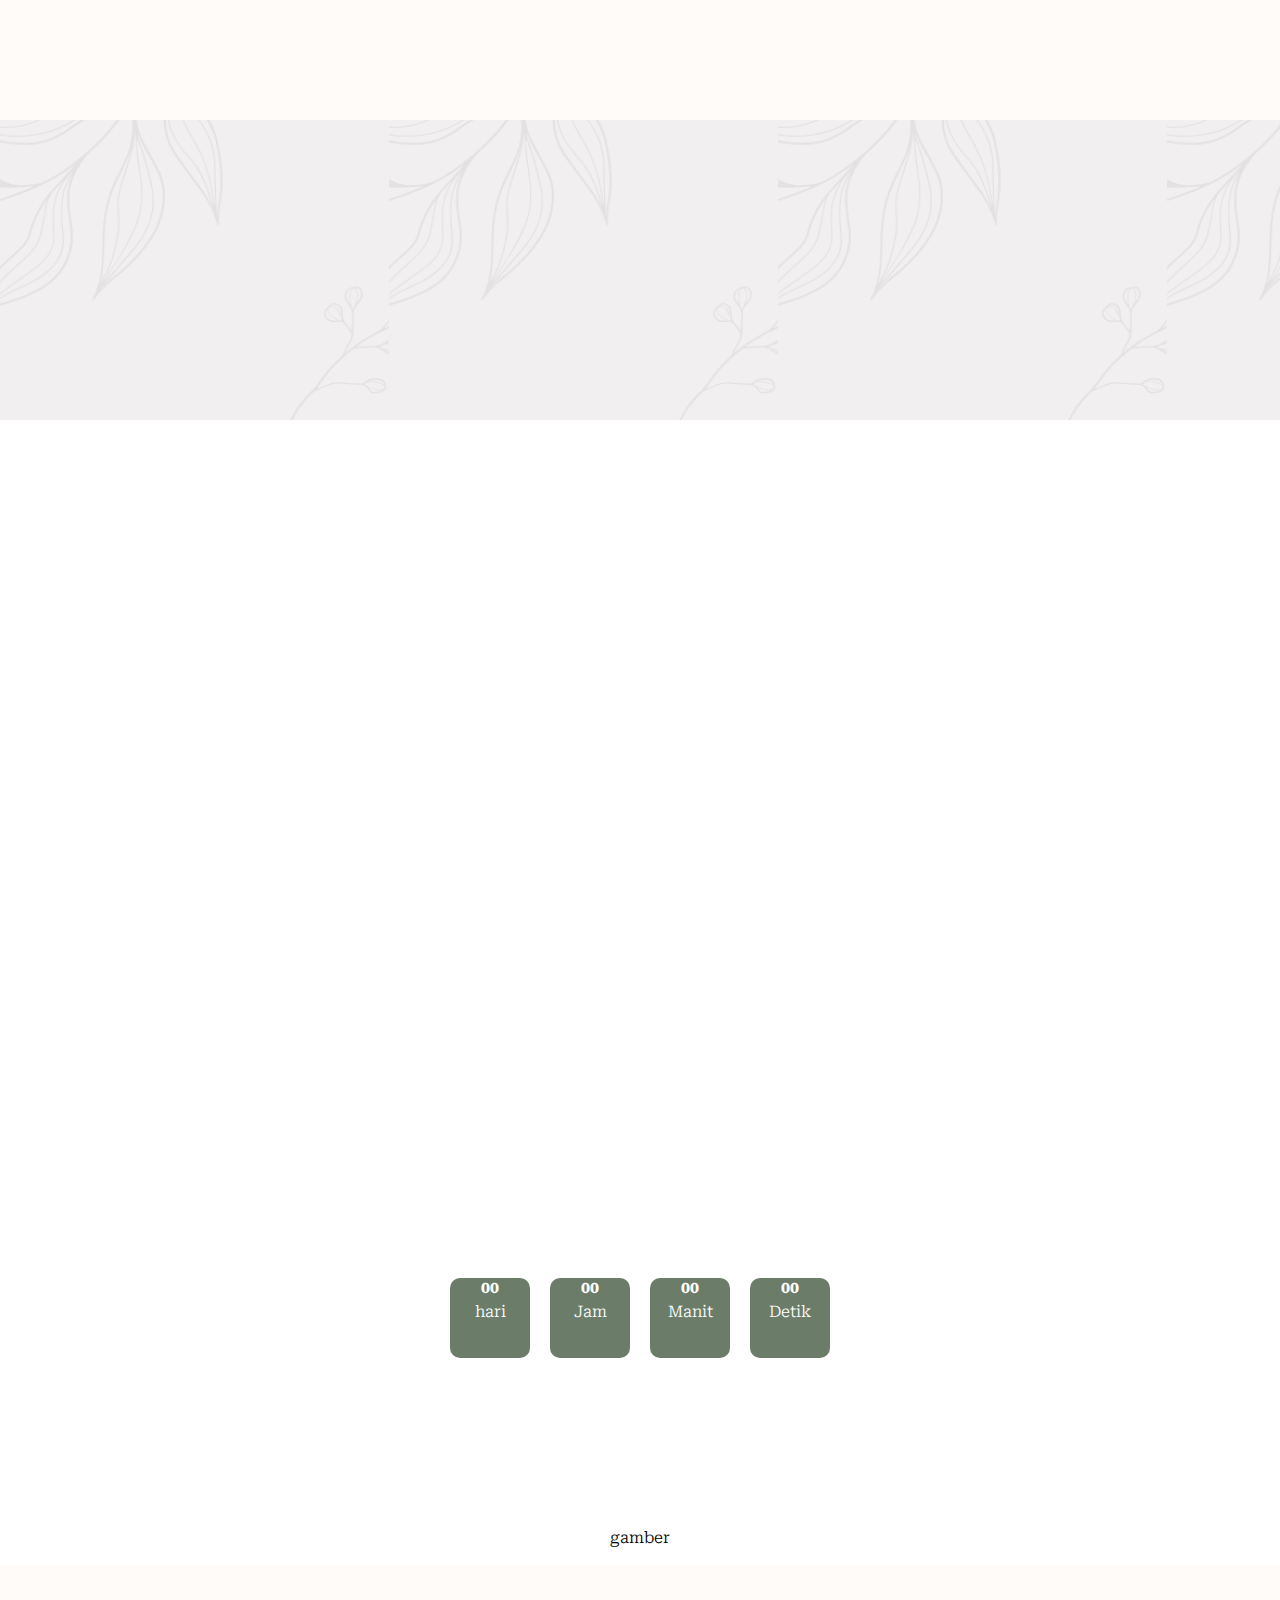
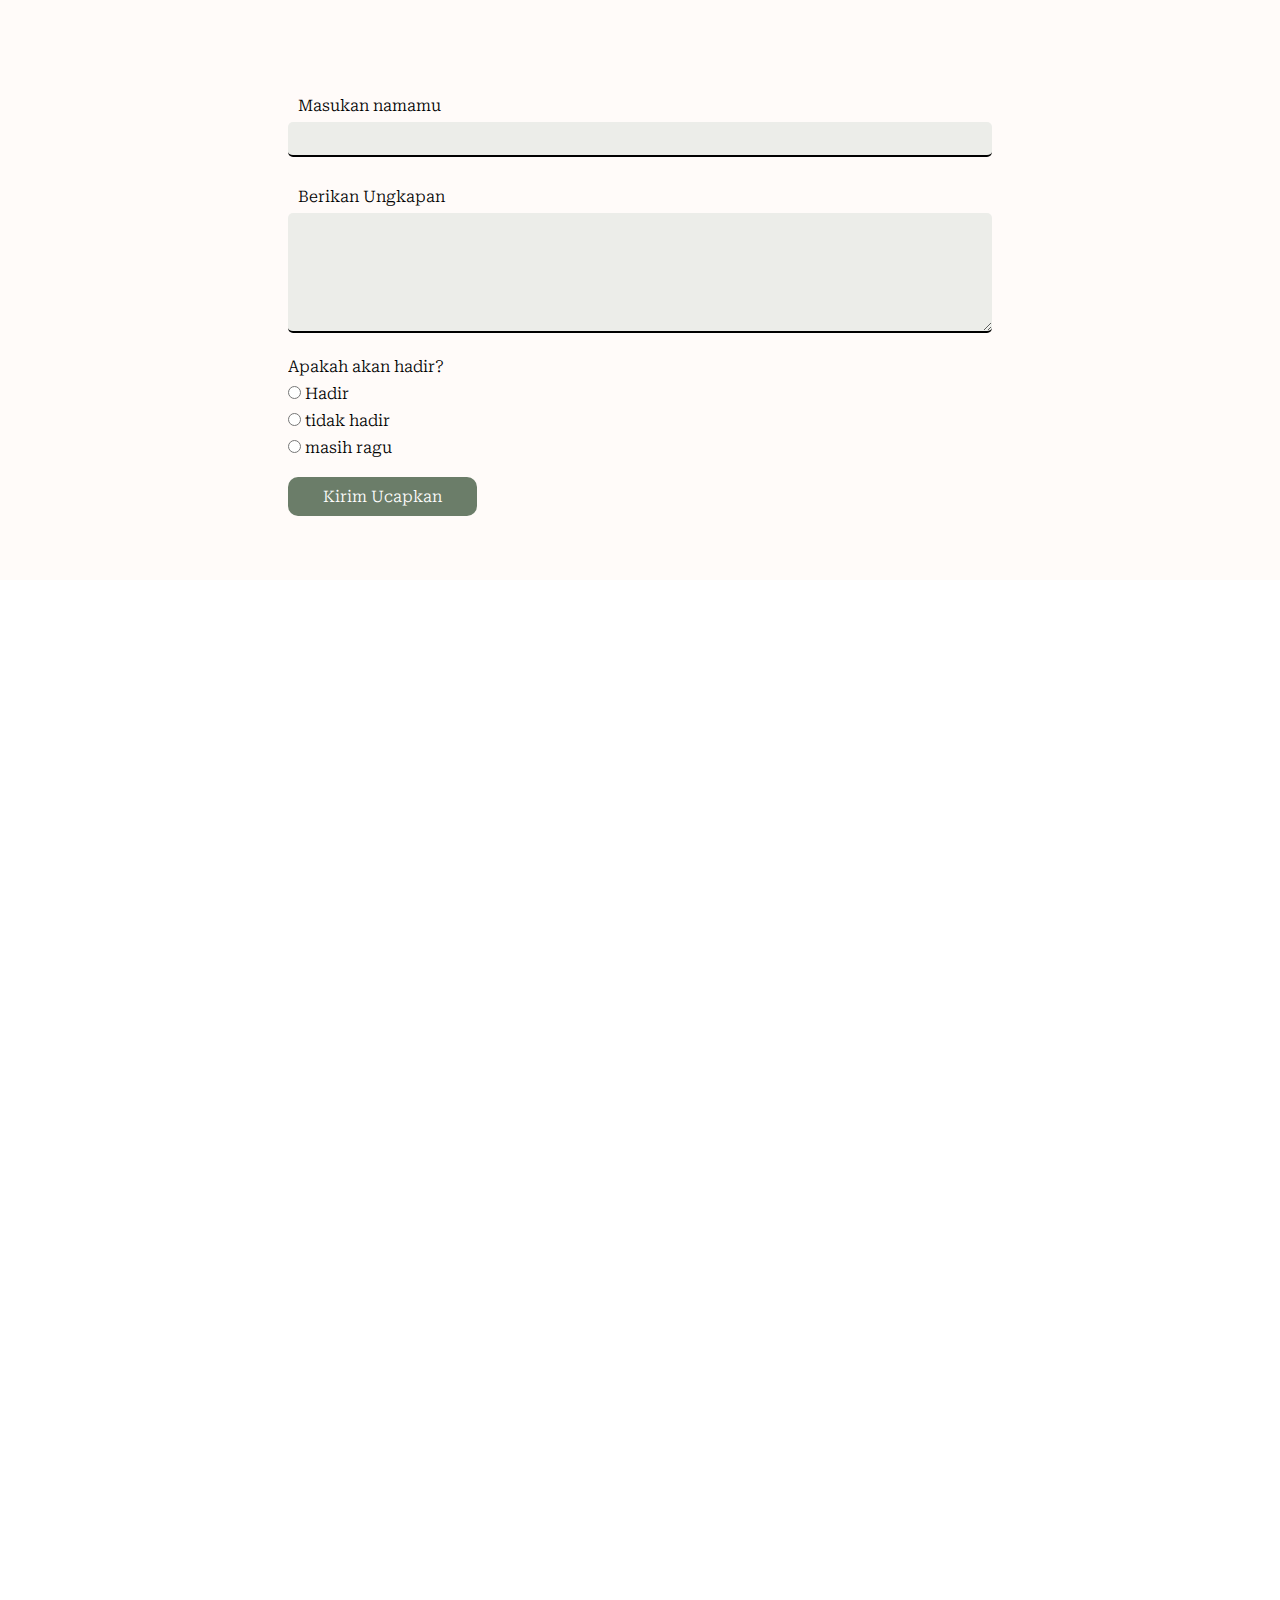
==== commit 6624c6f8: "menambahkan animasi" ====
--- a/index.html
+++ b/index.html
@@ -10,6 +10,9 @@
     <link rel="preconnect" href="https://fonts.googleapis.com" />
     <link rel="preconnect" href="https://fonts.gstatic.com" crossorigin />
     <link href="https://fonts.googleapis.com/css2?family=Dancing+Script:wght@400..700&family=Great+Vibes&family=Roboto+Serif:ital,opsz,wght@0,8..144,100..900;1,8..144,100..900&display=swap" rel="stylesheet" />
+
+    <!-- animasi aos -->
+    <link rel="stylesheet" href="https://unpkg.com/aos@next/dist/aos.css" />
   </head>
   <body>
     <div class="full-container">
@@ -44,70 +47,80 @@
 
       <!-- section mempelai -->
       <section class="pengantin" id="-">
-        <h1 class="title">Om Swastyastu</h1>
-        <p>Atas Asung Kertha Wara Nugraha Ida Sang Hyang Widhi Wasa/Tuhan Yang Maha Esa kami bermaksud mengundang Bapak/Ibu/Saudara/i pada Upacara Manusa Yadnya Pawiwahan (Pernikahan) Putra dan Putri kami.</p>
+        <h1 class="title" data-aos="fade-up" data-aos-duration="900">Om Swastyastu</h1>
+        <p data-aos="fade-up" data-aos-duration="900">
+          Atas Asung Kertha Wara Nugraha Ida Sang Hyang Widhi Wasa/Tuhan Yang Maha Esa kami bermaksud mengundang Bapak/Ibu/Saudara/i pada Upacara Manusa Yadnya Pawiwahan (Pernikahan) Putra dan Putri kami.
+        </p>
         <div class="foto-mempelai">
-          <img class="bunga-1" src="gambar/bunga-kanan.png" alt="" />
+          <img class="bunga-1" src="gambar/bunga-kanan.png" alt="" data-aos="fade-up-left" data-aos-duration="900" />
 
           <div class="pria">
-            <img class="img" src="gbr/profil-pria.jpg" alt="mempelai" />
-            <img class="border-1 img" src="gambar/border.png" alt="" />
-            <h1 class="nama">I Made Adi Arta</h1>
-            <p>Putra Kedua dari pasangan</p>
-            <p class="bold">
+            <img class="img" src="gbr/profil-pria.jpg" alt="mempelai" data-aos="fade-up" data-aos-duration="900" />
+            <img class="border-1 img" src="gambar/border.png" alt="" data-aos="fade-up-left" data-aos-duration="900" />
+            <h1 class="nama" data-aos="fade-up" data-aos-duration="900">I Made Adi Arta</h1>
+            <p data-aos="fade-up" data-aos-duration="900">Putra Kedua dari pasangan</p>
+            <p class="bold" data-aos="fade-up" data-aos-duration="900">
               I Made Karna<br />
               <span>&</span><br />
               Ni Ketut Muspa
             </p>
-            <p>Dusun Koripan Tengah Kec. Banjarangkan Kab. Klungkung</p>
+            <p data-aos="fade-up" data-aos-duration="800">Dusun Koripan Tengah Kec. Banjarangkan Kab. Klungkung</p>
           </div>
           <div class="wanita">
-            <img class="img" src="gbr/profil-wanita.jpg" alt="mempelai" />
-            <img class="border-2 img" src="gambar/border.png" alt="" />
-            <h1 class="nama">Ni Wayan Lisdianti</h1>
-            <p>Putra Kedua dari pasangan</p>
-            <p class="bold">
+            <img class="img" src="gbr/profil-pria.jpg" alt="mempelai" data-aos="fade-up" data-aos-duration="900" />
+            <img class="border-2 img" src="gambar/border.png" alt="" data-aos="fade-up-left" data-aos-duration="900" />
+            <h1 class="nama" data-aos="fade-up" data-aos-duration="900">Ni Wayan Lisdianti</h1>
+            <p data-aos="fade-up" data-aos-duration="900">Putra Kedua dari pasangan</p>
+            <p class="bold" data-aos="fade-up" data-aos-duration="900">
               I Wayan Sudirja<br />
               <span>&</span><br />
               Ni Ketut Runti
             </p>
-            <p>Dusun Koripan Tengah Kec. Banjarangkan Kab. Klungkung</p>
+            <p data-aos="fade-up" data-aos-duration="900">Dusun Koripan Tengah Kec. Banjarangkan Kab. Klungkung</p>
           </div>
 
-          <img class="bunga-2" src="gambar/bunga-kiri.png" alt="" />
+          <img class="bunga-2" src="gambar/bunga-kiri.png" alt="" data-aos="fade-up-right" data-aos-duration="900" />
         </div>
+        <audio id="backgroundMusic" loop>
+          <source src="audio/backsound.mp3" type="audio/mpeg" />
+        </audio>
       </section>
+      <div class="icon-audio">
+        <img src="gbr/audio-on.png" id="icon-audios" onclick="audioPlayAndPause()" alt="" />
+      </div>
       <!-- Akhir section mempelai -->
 
       <!-- section quotes -->
       <section class="quotes">
-        <p>Ihaiva stam ma vi yaustam, visvam ayur vyasnutam, kridantau putrair naptrbhih, modamanau sve grhe. (Rg Veda X.85.42)</p>
-        <p>Wahai pasangan suami-isteri, semoga kalian tetap bersatu dan tidak pernah terpisahkan. Semoga kalian mencapai hidup penuh kebahagiaan, tinggal di rumah yang penuh kegembiraan bersama seluruh keturunanmu.</p>
+        <div class="info" data-aos="fade-up" data-aos-duration="900">
+          <p>Ihaiva stam ma vi yaustam, visvam ayur vyasnutam, kridantau putrair naptrbhih, modamanau sve grhe. (Rg Veda X.85.42)</p>
+          <p>Wahai pasangan suami-isteri, semoga kalian tetap bersatu dan tidak pernah terpisahkan. Semoga kalian mencapai hidup penuh kebahagiaan, tinggal di rumah yang penuh kegembiraan bersama seluruh keturunanmu.</p>
+        </div>
       </section>
       <!-- Akhir section quotes -->
 
       <!-- waktu dan tempat -->
       <section class="waktu-tempat">
-        <img class="bunga-3" src="gambar/bunga-kanan.png" alt="" />
-        <h1>Waktu & Tempat</h1>
-        <h3>Jumat</h3>
-        <p>24 November 2023</p>
-        <h3>Pukul</h3>
-        <p>16.00 WITA - Selesai</p>
-        <p class="kecil">Bertempat di</p>
-        <p>Dusun Koripan, Desa Koripan Tengah, Kec. Banjarangkan, Kab. Klungkung</p>
-        <a href="#">MAP LOKASI ACARA</a>
-        <p class="p-ucapan-kehadiran">Merupakan suatu kebahagiaan dan kehormatan bagi kami, apabila Bapak/ Ibu/ Saudara/i, berkenan hadir untuk memberikan doa restu.</p>
-        <p>Atas kehadiran dan doa restunya kami ucapkan terimakasih</p>
-        <h2>Om Shanti Shanti Shanti Om</h2>
+        <img class="bunga-3" src="gambar/bunga-kanan.png" alt="" data-aos="fade-up-left" data-aos-duration="900" />
+        <h1 data-aos="fade-up" data-aos-duration="900">Waktu & Tempat</h1>
+        <h3 data-aos="fade-up" data-aos-duration="900">Jumat</h3>
+        <p data-aos="fade-up" data-aos-duration="900">24 November 2023</p>
+        <h3 data-aos="fade-up" data-aos-duration="900">Pukul</h3>
+        <p data-aos="fade-up" data-aos-duration="900">16.00 WITA - Selesai</p>
+        <p class="kecil" data-aos="fade-up" data-aos-duration="900">Bertempat di</p>
+        <p data-aos="fade-up" data-aos-duration="900">Dusun Koripan, Desa Koripan Tengah, Kec. Banjarangkan, Kab. Klungkung</p>
+        <a href="#" data-aos="fade-up" data-aos-duration="900">MAP LOKASI ACARA</a>
+        <p class="p-ucapan-kehadiran" data-aos="fade-up" data-aos-duration="900">Merupakan suatu kebahagiaan dan kehormatan bagi kami, apabila Bapak/ Ibu/ Saudara/i, berkenan hadir untuk memberikan doa restu.</p>
+        <p data-aos="fade-up" data-aos-duration="900">Atas kehadiran dan doa restunya kami ucapkan terimakasih</p>
+        <h2 data-aos="fade-up" data-aos-duration="900">Om Shanti Shanti Shanti Om</h2>
 
-        <p class="bold">Kami yang berbahagia</p>
-        <p class="bold">
+        <p class="bold" data-aos="fade-up" data-aos-duration="900">Kami yang berbahagia</p>
+        <p class="bold" data-aos="fade-up" data-aos-duration="900">
           I Made Karna <br />
           <span>&</span> <br />
           I Wayan Sudirja
         </p>
-        <h1 class="h1-end">Hari Bahagia</h1>
+        <h1 class="h1-end" data-aos="fade-up" data-aos-duration="900">Hari Bahagia</h1>
 
         <div class="jam">
           <div class="Hari">
@@ -127,12 +140,12 @@
             <p>Detik</p>
           </div>
         </div>
-        <img class="bunga-4" src="gambar/bunga-kiri.png" alt="" />
+        <img class="bunga-4" src="gambar/bunga-kiri.png" alt="" data-aos="fade-up-right" data-aos-duration="900" />
       </section>
 
       <!-- section galeri -->
       <section class="galeri">
-        <h1 class="title">Momen Bahagia</h1>
+        <h1 class="title" data-aos="fade-up" data-aos-duration="900">Momen Bahagia</h1>
         <p>gamber</p>
         <div class="gambar">
           <img src="" alt="" />
@@ -142,10 +155,10 @@
 
       <!-- awal rspv -->
       <section class="rsvp">
-        <img class="bunga-5" src="gambar/bunga-kanan.png" alt="" />
+        <img class="bunga-5" src="gambar/bunga-kanan.png" alt="" data-aos="fade-up-left" data-aos-duration="900" />
 
         <div class="all-input">
-          <h1 class="title">Mohon Doa Restu</h1>
+          <h1 class="title" data-aos="fade-up" data-aos-duration="900">Mohon Doa Restu</h1>
 
           <form action="" class="identitas">
             <label for="name">Masukan namamu</label> <br />
@@ -166,10 +179,16 @@
           <a href="">Kirim Ucapkan</a>
         </div>
 
-        <img class="bunga-6" src="gambar/bunga-kiri.png" alt="" />
+        <img class="bunga-6" src="gambar/bunga-kiri.png" alt="" data-aos="fade-up-right" data-aos-duration="900" />
       </section>
       <!-- akhir rspv -->
     </div>
+
+    <!-- script animasi aos -->
+    <script src="https://unpkg.com/aos@next/dist/aos.js"></script>
+    <script>
+      AOS.init();
+    </script>
 
     <!-- link js -->
     <script src="script/script.js"></script>
--- a/style/style.css
+++ b/style/style.css
@@ -16,21 +16,6 @@
   --all-font: "Roboto Serif", serif;
 }
 
-html {
-  scroll-behavior: smooth;
-}
-/* 
-body.body {
-  height: 100vh;
-  overflow-y: hidden;
-}
-
-body.body.auto {
-  height: 100vh;
-  overflow-y: auto;
-  scroll-behavior: smooth;
-} */
-
 .full-container {
   /* background-color: antiquewhite; */
   width: 100%;
@@ -120,6 +105,7 @@
   align-items: center;
   justify-content: center;
   padding: 40px 0;
+  overflow: visible;
 }
 
 .full-container .foto-mempelai div {
@@ -137,6 +123,7 @@
 .full-container .foto-mempelai div p {
   line-height: 30px;
   font-size: var(--font-paragraf);
+  overflow: visible;
 }
 
 .full-container p.bold {
@@ -177,6 +164,7 @@
   position: relative;
   /* background-color: #6b7d69; */
   margin: 10px;
+  overflow: visible;
 }
 
 .full-container .foto-mempelai .img,
@@ -196,6 +184,18 @@
   position: absolute;
   right: 110px;
   /* right: 22%; */
+}
+
+.full-container .icon-audio {
+  position: fixed;
+  bottom: 20px;
+  right: 50px;
+  z-index: 10;
+  display: none;
+}
+
+.full-container .icon-audio img {
+  width: 50px;
 }
 
 .full-container .quotes {
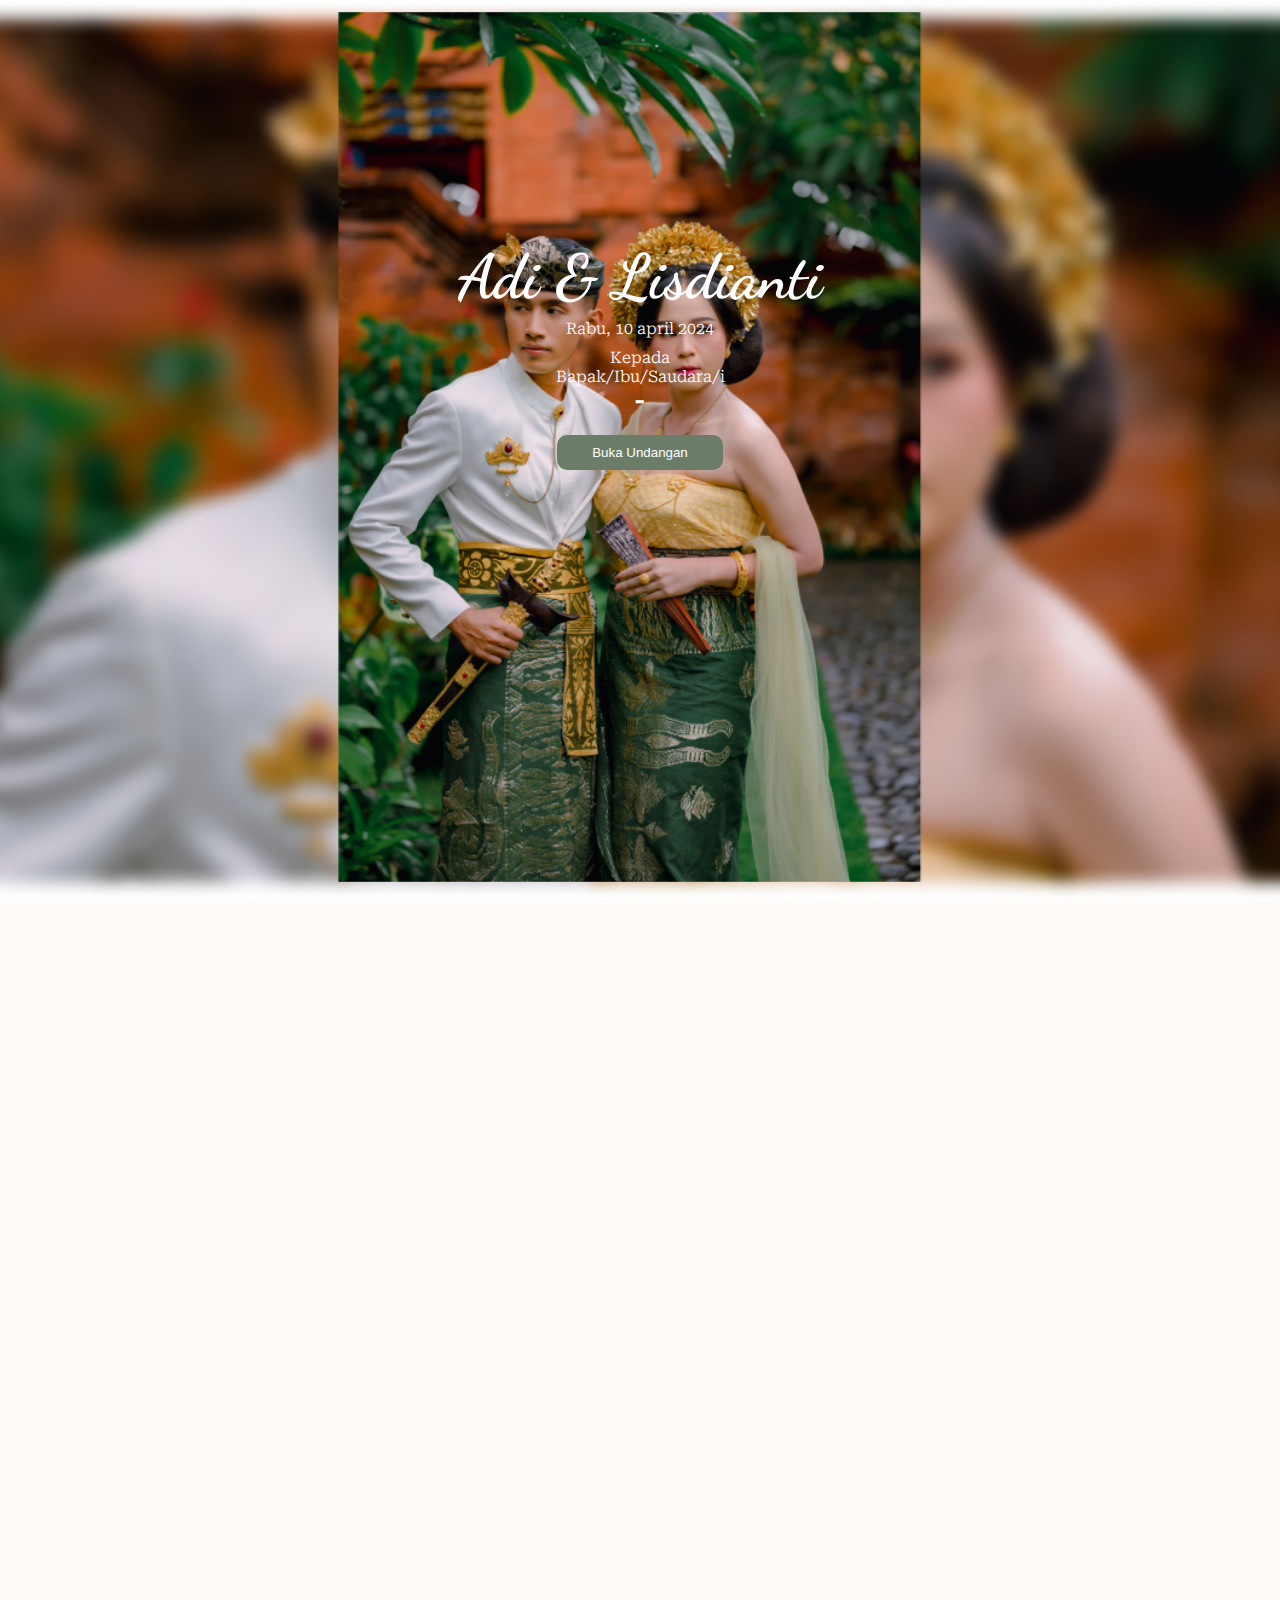
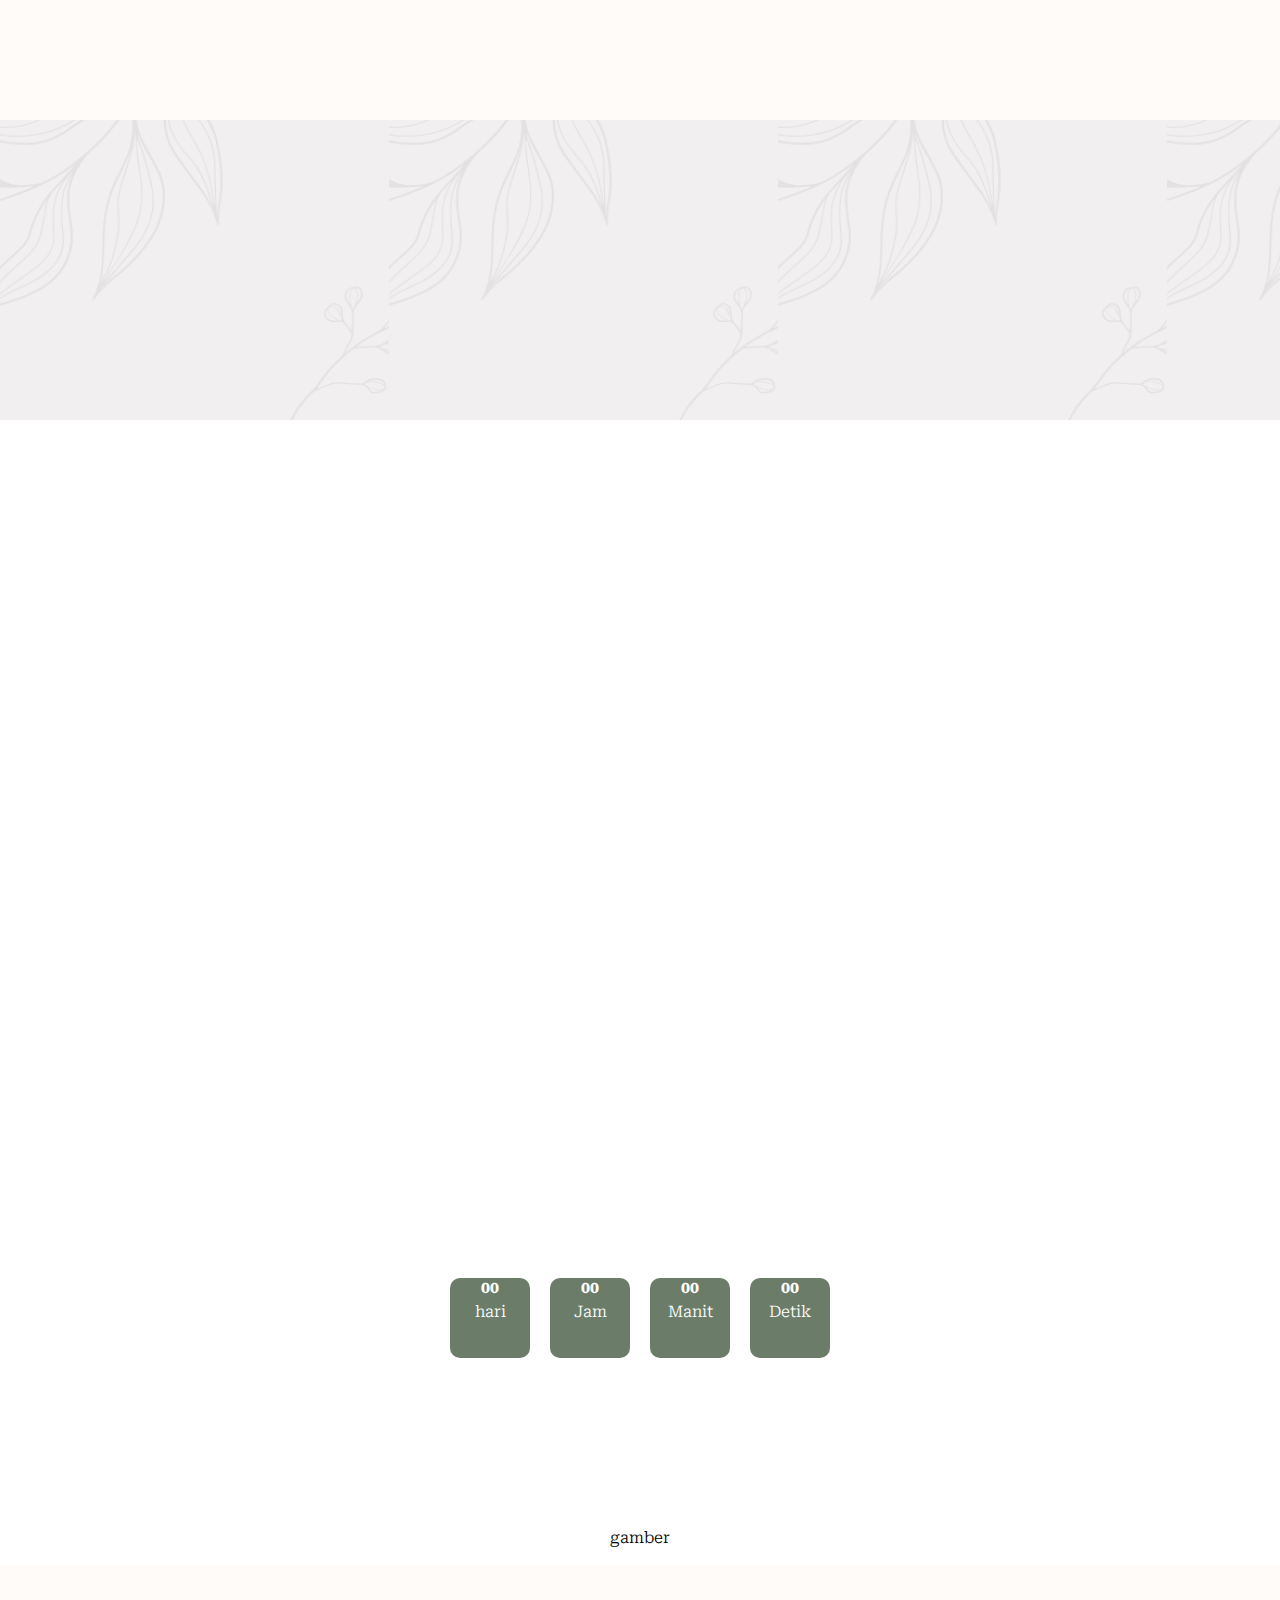
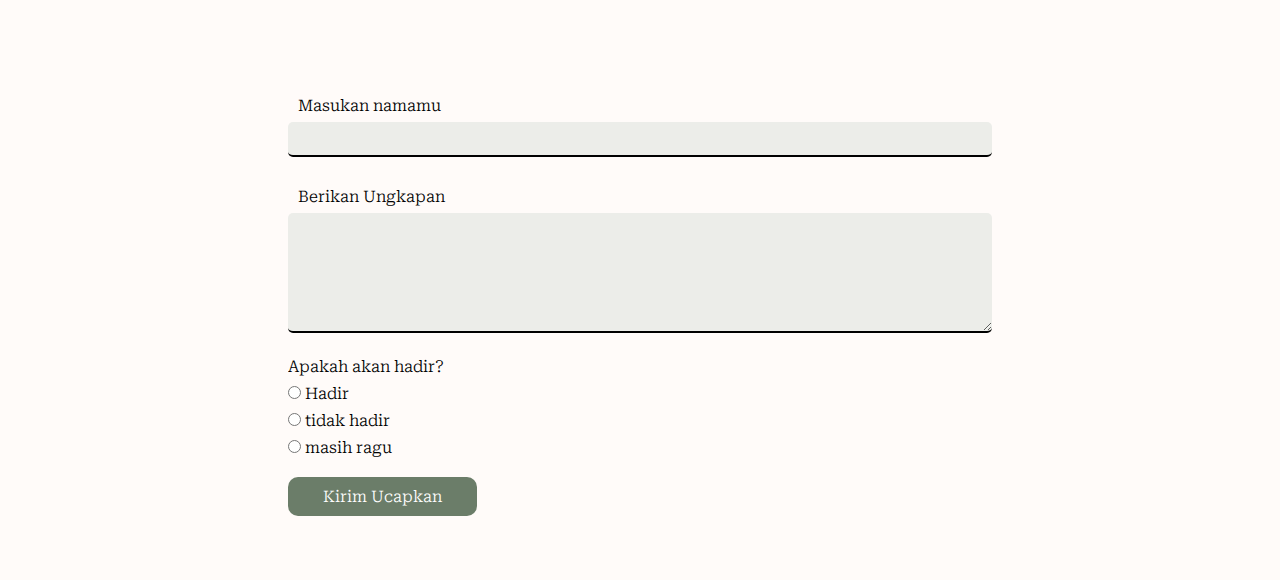
==== commit a6700163: "menganti gambar wanita" ====
--- a/index.html
+++ b/index.html
@@ -67,7 +67,7 @@
             <p data-aos="fade-up" data-aos-duration="800">Dusun Koripan Tengah Kec. Banjarangkan Kab. Klungkung</p>
           </div>
           <div class="wanita">
-            <img class="img" src="gbr/profil-pria.jpg" alt="mempelai" data-aos="fade-up" data-aos-duration="900" />
+            <img class="img" src="gbr/profil-wanita.jpg" alt="mempelai" data-aos="fade-up" data-aos-duration="900" />
             <img class="border-2 img" src="gambar/border.png" alt="" data-aos="fade-up-left" data-aos-duration="900" />
             <h1 class="nama" data-aos="fade-up" data-aos-duration="900">Ni Wayan Lisdianti</h1>
             <p data-aos="fade-up" data-aos-duration="900">Putra Kedua dari pasangan</p>
--- a/style/style.css
+++ b/style/style.css
@@ -19,7 +19,7 @@
 .full-container {
   /* background-color: antiquewhite; */
   width: 100%;
-  height: 6000px;
+  height: 100%;
   font-family: var(--all-font);
   font-weight: 300;
 }
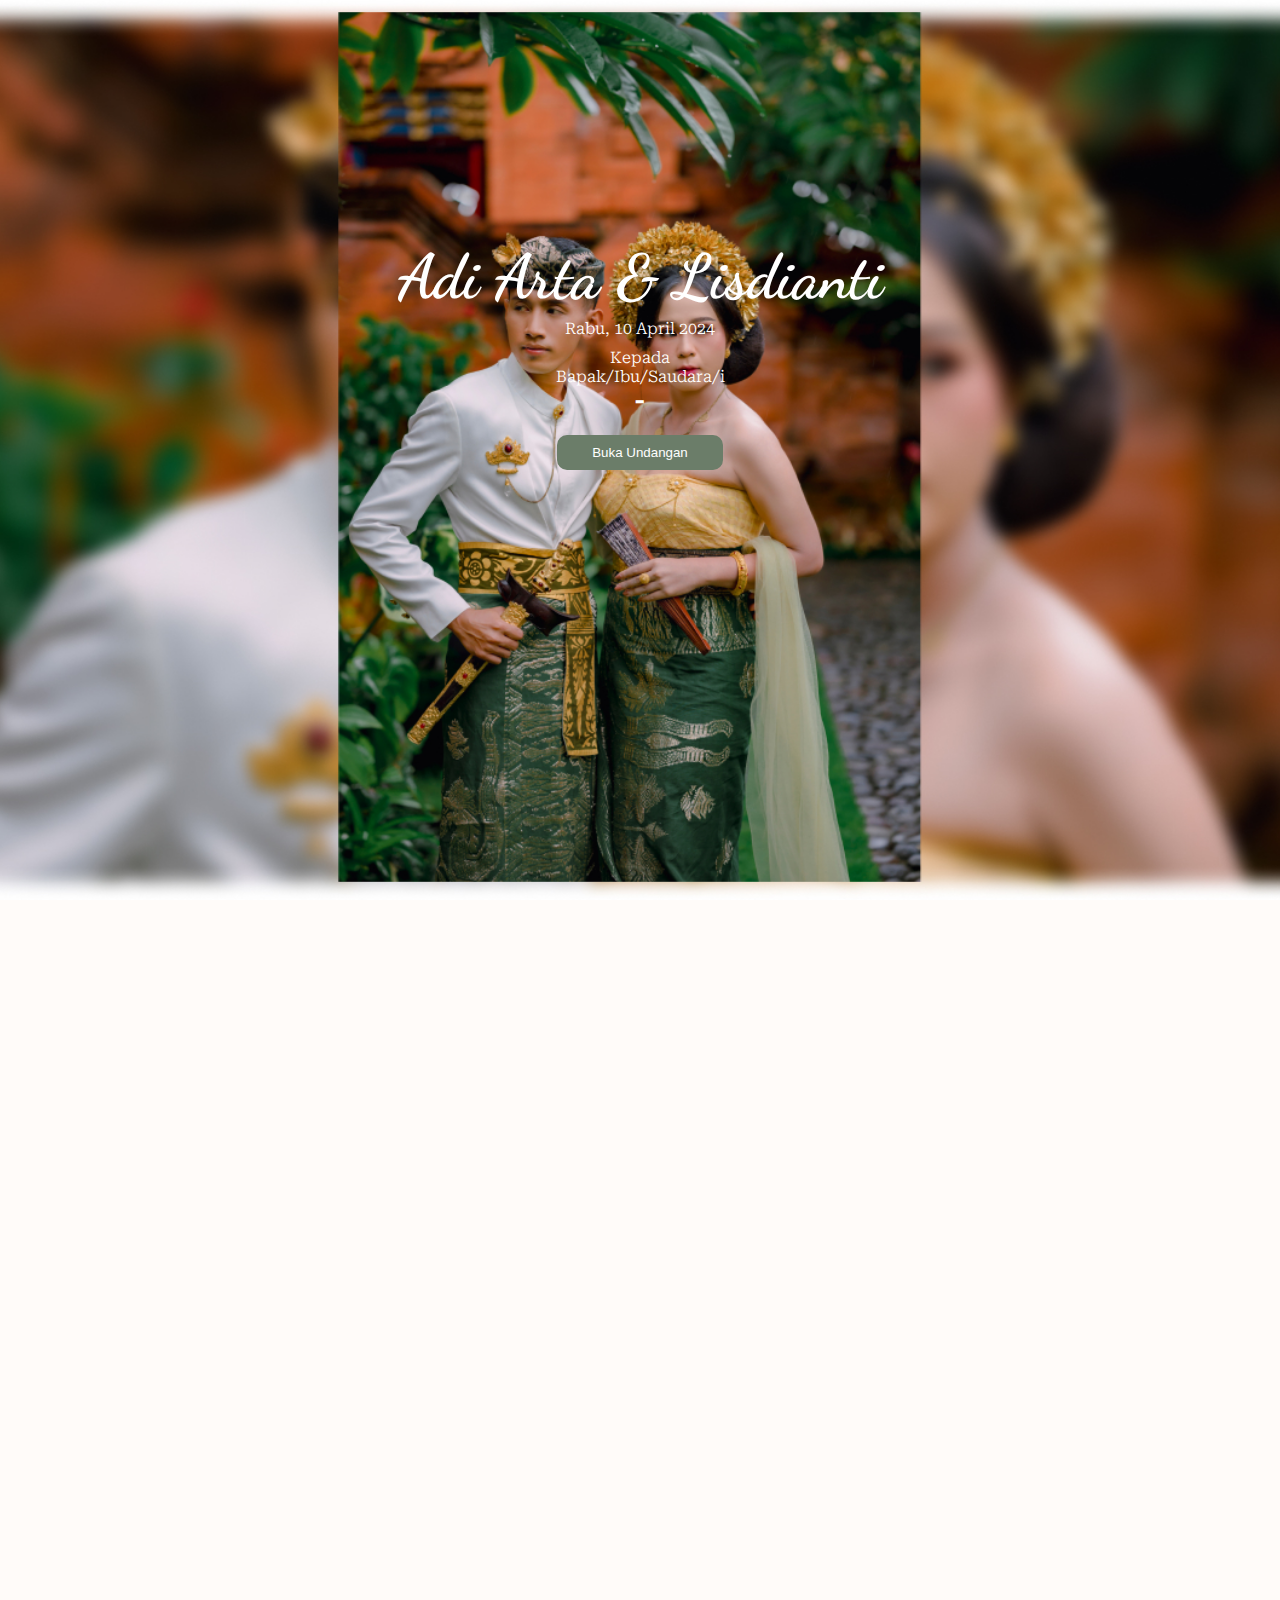
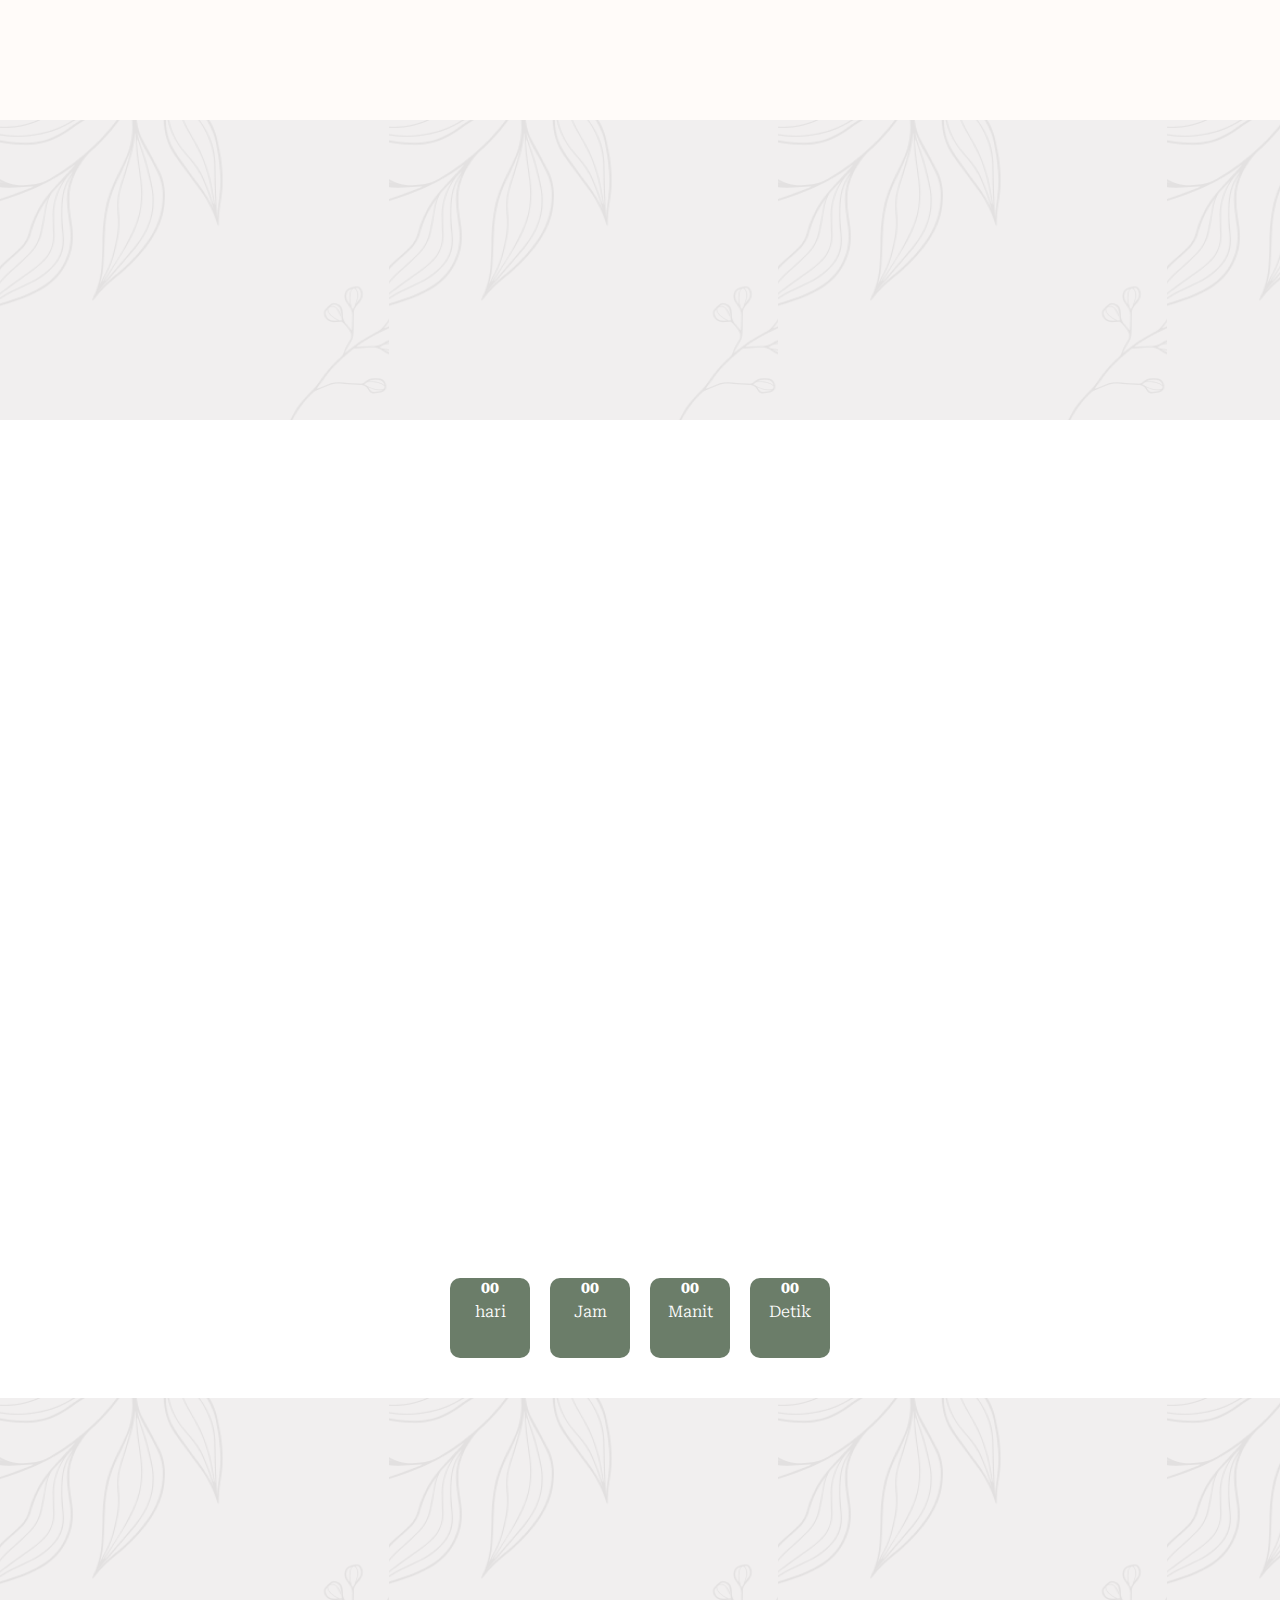
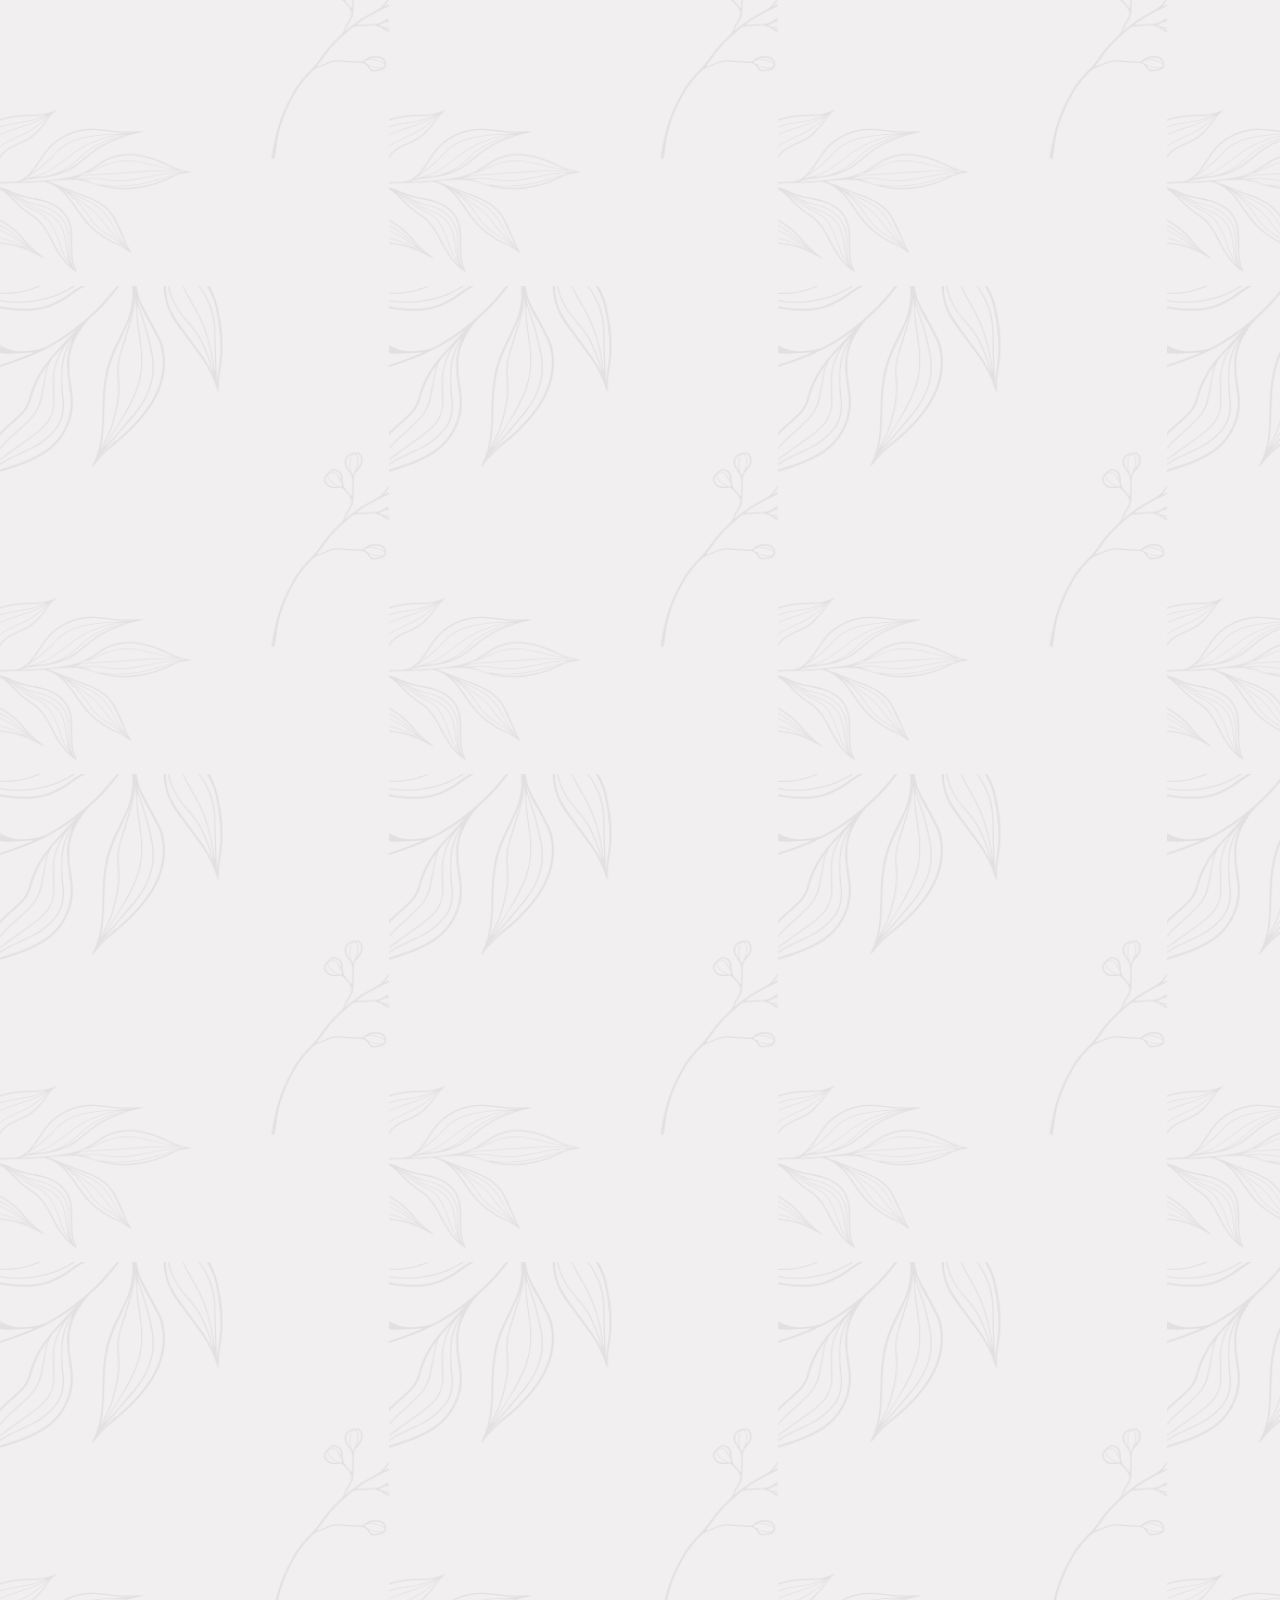
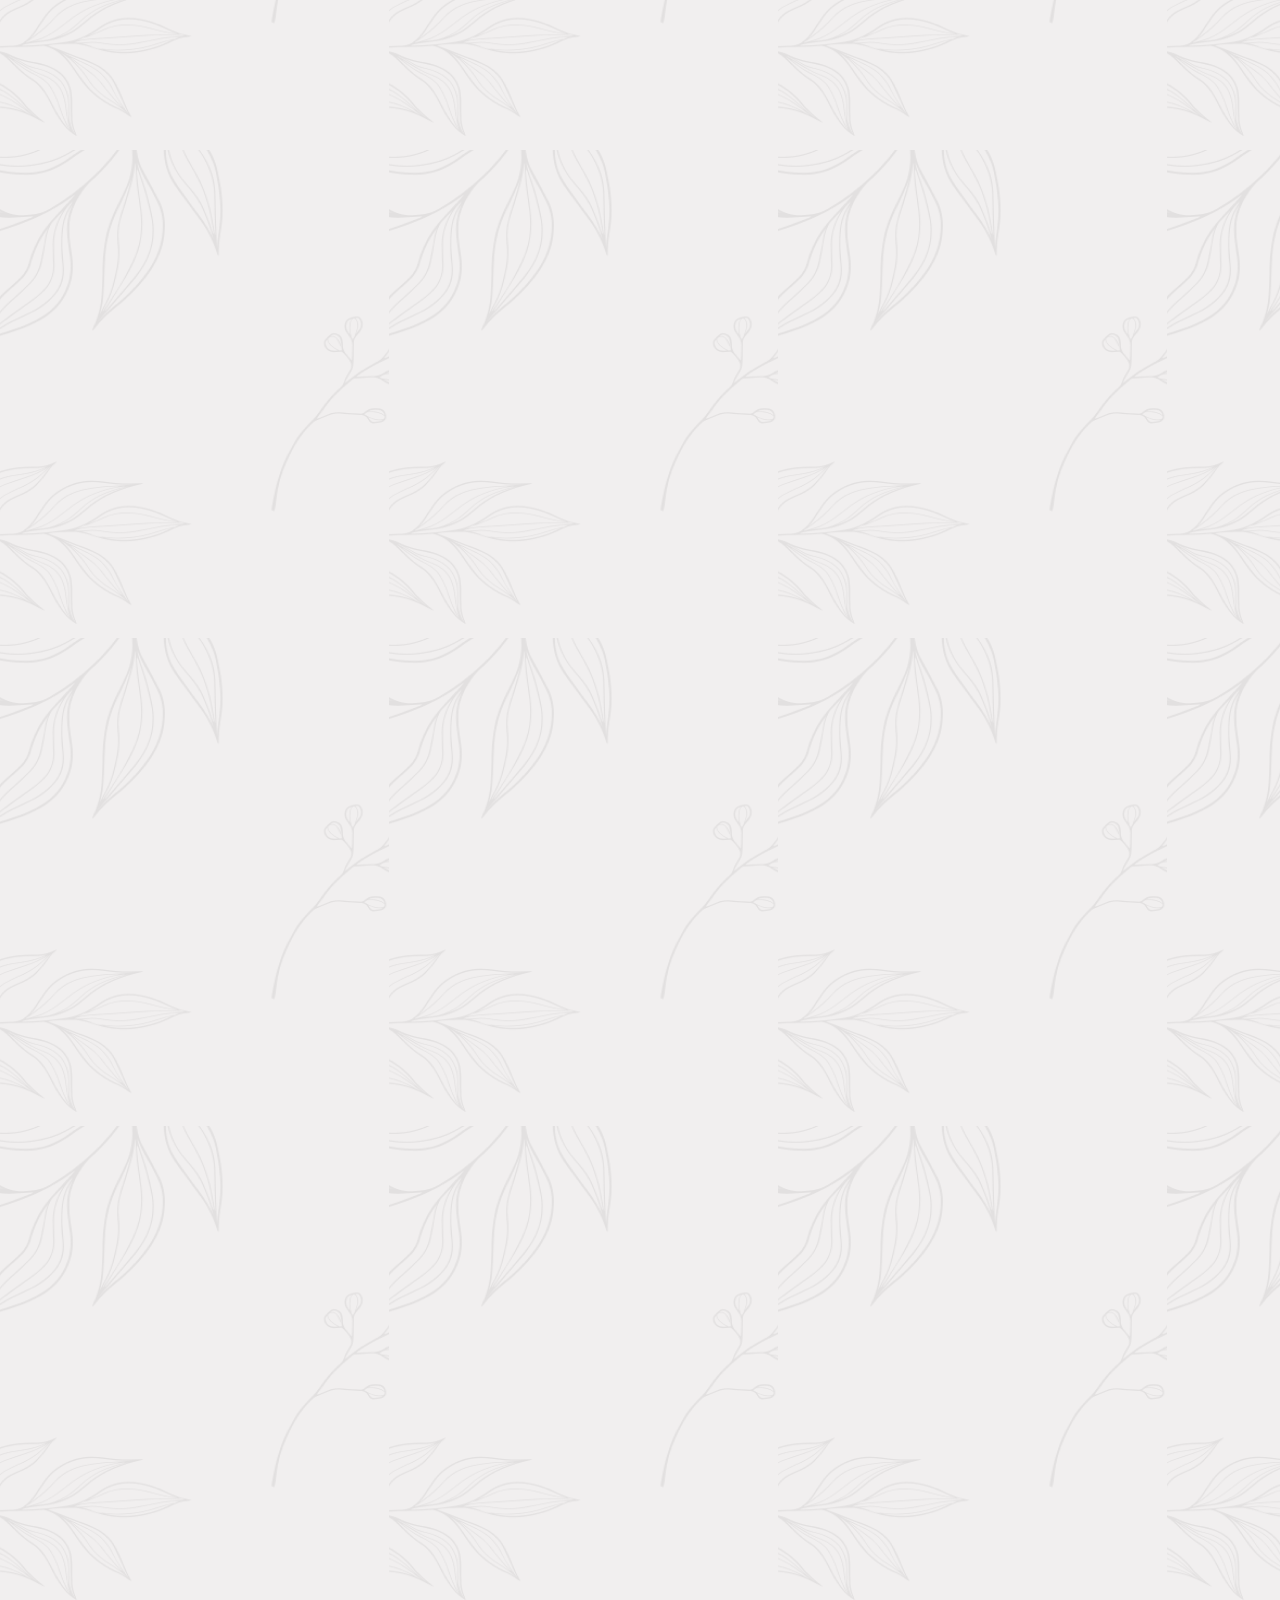
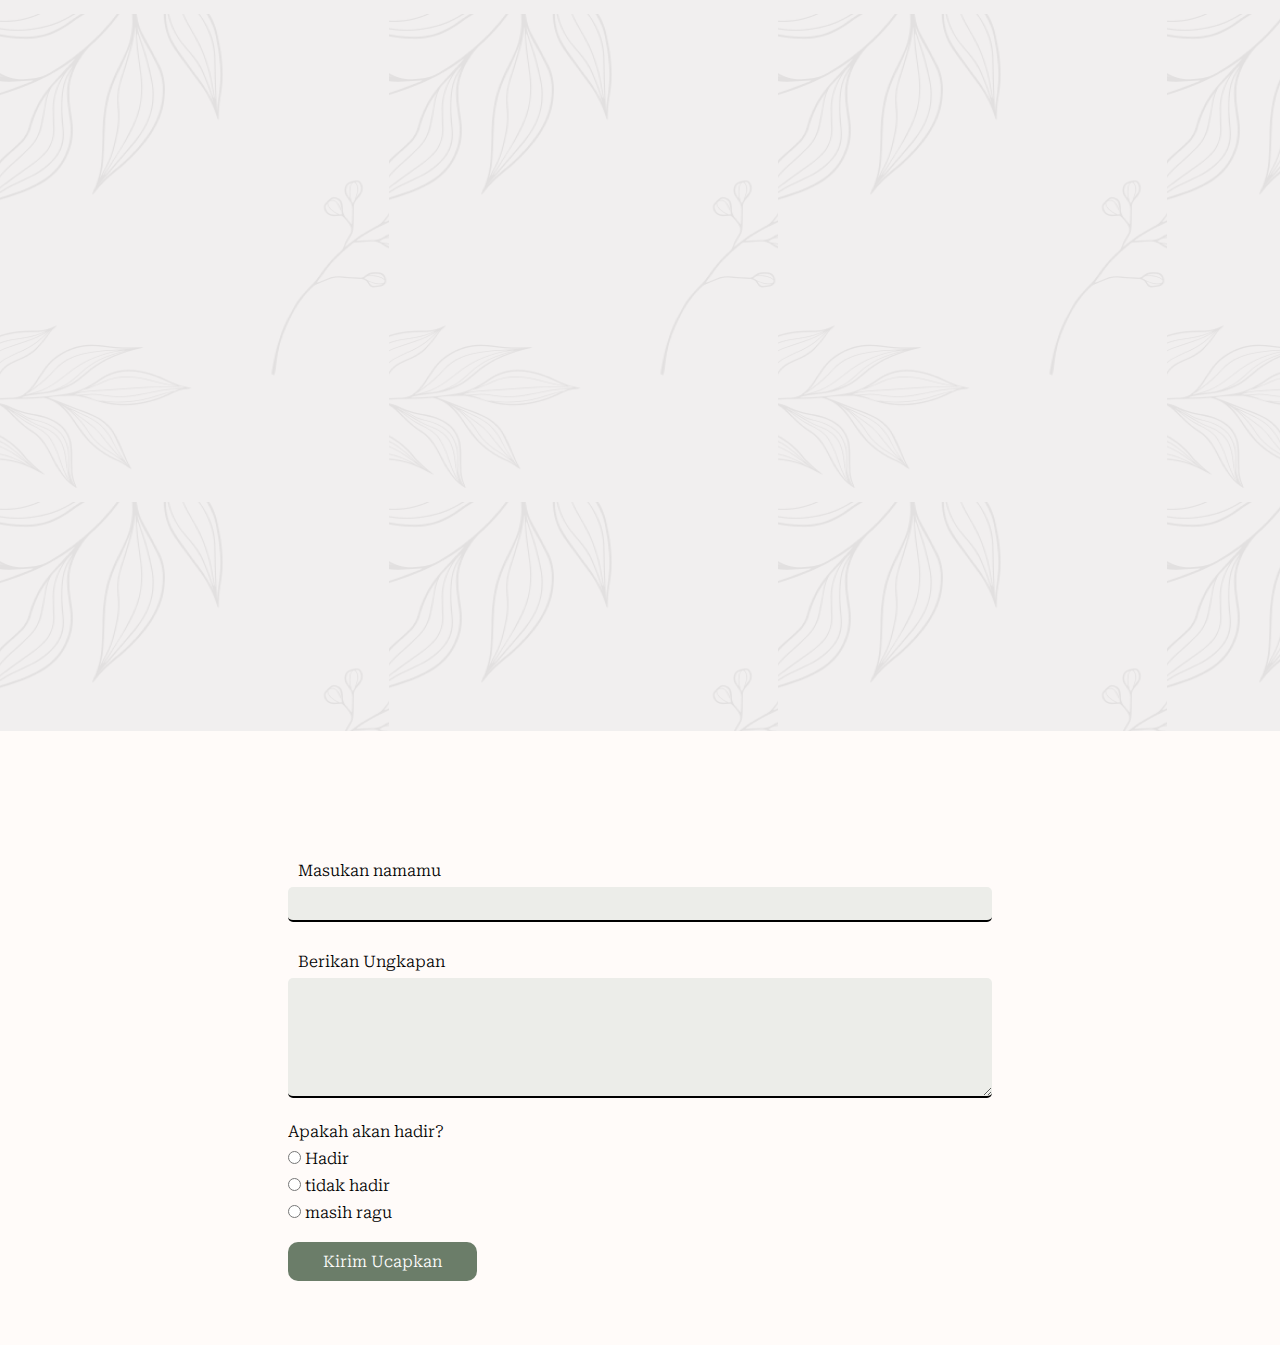
==== commit bb9d13a3: "menambahkan galeri" ====
--- a/index.html
+++ b/index.html
@@ -20,8 +20,8 @@
       <!-- button klick -->
       <section class="halaman-utama">
         <div class="informasi">
-          <h1>Adi & Lisdianti</h1>
-          <p>Rabu, 10 april 2024</p>
+          <h1>Adi Arta & Lisdianti</h1>
+          <p>Rabu, 10 April 2024</p>
           <p>
             Kepada <br />
             Bapak/Ibu/Saudara/i
@@ -52,11 +52,11 @@
           Atas Asung Kertha Wara Nugraha Ida Sang Hyang Widhi Wasa/Tuhan Yang Maha Esa kami bermaksud mengundang Bapak/Ibu/Saudara/i pada Upacara Manusa Yadnya Pawiwahan (Pernikahan) Putra dan Putri kami.
         </p>
         <div class="foto-mempelai">
-          <img class="bunga-1" src="gambar/bunga-kanan.png" alt="" data-aos="fade-up-left" data-aos-duration="900" />
+          <img class="bunga-1" src="gbr/bunga-kanan.png" alt="" data-aos="fade-up-left" data-aos-duration="900" />
 
           <div class="pria">
             <img class="img" src="gbr/profil-pria.jpg" alt="mempelai" data-aos="fade-up" data-aos-duration="900" />
-            <img class="border-1 img" src="gambar/border.png" alt="" data-aos="fade-up-left" data-aos-duration="900" />
+            <img class="border-1 img" src="gbr/border.png" alt="" data-aos="fade-up-left" data-aos-duration="900" />
             <h1 class="nama" data-aos="fade-up" data-aos-duration="900">I Made Adi Arta</h1>
             <p data-aos="fade-up" data-aos-duration="900">Putra Kedua dari pasangan</p>
             <p class="bold" data-aos="fade-up" data-aos-duration="900">
@@ -64,11 +64,11 @@
               <span>&</span><br />
               Ni Ketut Muspa
             </p>
-            <p data-aos="fade-up" data-aos-duration="800">Dusun Koripan Tengah Kec. Banjarangkan Kab. Klungkung</p>
+            <p data-aos="fade-up" data-aos-duration="800">Br. Tatag, Desa Manukaya, Kec. Tampaksiring, Kab.Gianyar</p>
           </div>
           <div class="wanita">
             <img class="img" src="gbr/profil-wanita.jpg" alt="mempelai" data-aos="fade-up" data-aos-duration="900" />
-            <img class="border-2 img" src="gambar/border.png" alt="" data-aos="fade-up-left" data-aos-duration="900" />
+            <img class="border-2 img" src="gbr/border.png" alt="" data-aos="fade-up-left" data-aos-duration="900" />
             <h1 class="nama" data-aos="fade-up" data-aos-duration="900">Ni Wayan Lisdianti</h1>
             <p data-aos="fade-up" data-aos-duration="900">Putra Kedua dari pasangan</p>
             <p class="bold" data-aos="fade-up" data-aos-duration="900">
@@ -76,10 +76,10 @@
               <span>&</span><br />
               Ni Ketut Runti
             </p>
-            <p data-aos="fade-up" data-aos-duration="900">Dusun Koripan Tengah Kec. Banjarangkan Kab. Klungkung</p>
-          </div>
-
-          <img class="bunga-2" src="gambar/bunga-kiri.png" alt="" data-aos="fade-up-right" data-aos-duration="900" />
+            <p data-aos="fade-up" data-aos-duration="900">Br. Pande Pejeng, Kec. Tampaksiring, Kab. Gianyar</p>
+          </div>
+
+          <img class="bunga-2" src="gbr/bunga-kiri.png" alt="" data-aos="fade-up-right" data-aos-duration="900" />
         </div>
         <audio id="backgroundMusic" loop>
           <source src="audio/backsound.mp3" type="audio/mpeg" />
@@ -101,12 +101,12 @@
 
       <!-- waktu dan tempat -->
       <section class="waktu-tempat">
-        <img class="bunga-3" src="gambar/bunga-kanan.png" alt="" data-aos="fade-up-left" data-aos-duration="900" />
+        <img class="bunga-3" src="gbr/bunga-kanan.png" alt="" data-aos="fade-up-left" data-aos-duration="900" />
         <h1 data-aos="fade-up" data-aos-duration="900">Waktu & Tempat</h1>
-        <h3 data-aos="fade-up" data-aos-duration="900">Jumat</h3>
-        <p data-aos="fade-up" data-aos-duration="900">24 November 2023</p>
+        <h3 data-aos="fade-up" data-aos-duration="900">Rabu</h3>
+        <p data-aos="fade-up" data-aos-duration="900">10 April 2024</p>
         <h3 data-aos="fade-up" data-aos-duration="900">Pukul</h3>
-        <p data-aos="fade-up" data-aos-duration="900">16.00 WITA - Selesai</p>
+        <p data-aos="fade-up" data-aos-duration="900">09.00 WITA - Selesai</p>
         <p class="kecil" data-aos="fade-up" data-aos-duration="900">Bertempat di</p>
         <p data-aos="fade-up" data-aos-duration="900">Dusun Koripan, Desa Koripan Tengah, Kec. Banjarangkan, Kab. Klungkung</p>
         <a href="#" data-aos="fade-up" data-aos-duration="900">MAP LOKASI ACARA</a>
@@ -140,22 +140,69 @@
             <p>Detik</p>
           </div>
         </div>
-        <img class="bunga-4" src="gambar/bunga-kiri.png" alt="" data-aos="fade-up-right" data-aos-duration="900" />
+        <img class="bunga-4" src="gbr/bunga-kiri.png" alt="" data-aos="fade-up-right" data-aos-duration="900" />
       </section>
 
       <!-- section galeri -->
       <section class="galeri">
         <h1 class="title" data-aos="fade-up" data-aos-duration="900">Momen Bahagia</h1>
-        <p>gamber</p>
         <div class="gambar">
-          <img src="" alt="" />
+          <div class="box" data-aos="fade-up" data-aos-duration="900">
+            <img src="gbr/galeri/image30.jpg" alt="" />
+            <img src="gbr/galeri/image28.jpg" alt="" />
+          </div>
+          <div class="box" data-aos="fade-up" data-aos-duration="900">
+            <img src="gbr/galeri/image27.jpg" alt="" />
+            <img src="gbr/galeri/image26.jpg" alt="" />
+            <img src="gbr/galeri/image25.jpg" alt="" />
+          </div>
+          <div class="box" data-aos="fade-up" data-aos-duration="900">
+            <img src="gbr/galeri/image24.jpg" alt="" />
+            <img src="gbr/galeri/image23.jpg" alt="" />
+            <img src="gbr/galeri/image22.jpg" alt="" />
+          </div>
+          <div class="box" data-aos="fade-up" data-aos-duration="900">
+            <img src="gbr/galeri/image21.jpg" alt="" />
+            <img src="gbr/galeri/image20.jpg" alt="" />
+            <img src="gbr/galeri/image19.jpg" alt="" />
+          </div>
+          <div class="box" data-aos="fade-up" data-aos-duration="900">
+            <img src="gbr/galeri/image18.jpg" alt="" />
+            <img src="gbr/galeri/image17.jpg" alt="" />
+            <img src="gbr/galeri/image16.jpg" alt="" />
+          </div>
+          <div class="box" data-aos="fade-up" data-aos-duration="900">
+            <img src="gbr/galeri/image15.jpg" alt="" />
+            <img src="gbr/galeri/image14.jpg" alt="" />
+            <img src="gbr/galeri/image13.jpg" alt="" />
+          </div>
+          <div class="box" data-aos="fade-up" data-aos-duration="900">
+            <img src="gbr/galeri/image12.jpg" alt="" />
+            <img src="gbr/galeri/image11.jpg" alt="" />
+            <img src="gbr/galeri/image10.jpg" alt="" />
+          </div>
+          <div class="box" data-aos="fade-up" data-aos-duration="900">
+            <img src="gbr/galeri/image09.jpg" alt="" />
+            <img src="gbr/galeri/image08.jpg" alt="" />
+            <img src="gbr/galeri/image07.jpg" alt="" />
+          </div>
+          <div class="box" data-aos="fade-up" data-aos-duration="900">
+            <img src="gbr/galeri/image05.jpg" alt="" />
+            <img src="gbr/galeri/image04.jpg" alt="" />
+            <img src="gbr/galeri/image29.jpg" alt="" />
+          </div>
+          <div class="box" data-aos="fade-up" data-aos-duration="900">
+            <img src="gbr/galeri/image03.jpg" alt="" />
+            <img src="gbr/galeri/image02.jpg" alt="" />
+            <img src="gbr/galeri/image01.jpg" alt="" />
+          </div>
         </div>
       </section>
       <!-- akhir section galeri -->
 
       <!-- awal rspv -->
       <section class="rsvp">
-        <img class="bunga-5" src="gambar/bunga-kanan.png" alt="" data-aos="fade-up-left" data-aos-duration="900" />
+        <img class="bunga-5" src="gbr/bunga-kanan.png" alt="" data-aos="fade-up-left" data-aos-duration="900" />
 
         <div class="all-input">
           <h1 class="title" data-aos="fade-up" data-aos-duration="900">Mohon Doa Restu</h1>
@@ -179,7 +226,7 @@
           <a href="">Kirim Ucapkan</a>
         </div>
 
-        <img class="bunga-6" src="gambar/bunga-kiri.png" alt="" data-aos="fade-up-right" data-aos-duration="900" />
+        <img class="bunga-6" src="gbr/bunga-kiri.png" alt="" data-aos="fade-up-right" data-aos-duration="900" />
       </section>
       <!-- akhir rspv -->
     </div>
--- a/style/style.css
+++ b/style/style.css
@@ -199,12 +199,13 @@
 }
 
 .full-container .quotes {
-  background: url(../gambar/bg-2.png);
+  background: url(../gbr/bg-2.png);
   width: 100%;
   padding: 80px 0;
   text-align: center;
   line-height: 25px;
   background-color: #f1efef;
+  overflow: visible;
 }
 
 .full-container .quotes p {
@@ -324,9 +325,13 @@
 
 /* galeri */
 .full-container .galeri {
-  text-align: center;
-  overflow: visible;
-}
+  text-align: top;
+  overflow: visible;
+  background: url(../gbr/bg-2.png);
+  background-color: #f1efef;
+  padding: 30px 0;
+}
+
 .full-container .galeri h1.title {
   text-align: center;
   /* overflow: visible !important; */
@@ -335,6 +340,36 @@
   color: var(--secon-color);
   font-family: var(--font-heandwriting-2);
   font-weight: 100;
+}
+
+.full-container .gambar {
+  display: flex;
+  flex-wrap: wrap;
+  flex-direction: column;
+  justify-content: right;
+  align-items: center;
+  width: 100%;
+  overflow: visible;
+  gap: 20px;
+}
+.full-container .gambar .box {
+  overflow: visible;
+  gap: 20px;
+  display: flex;
+  justify-content: center;
+  align-items: center;
+  text-align: center;
+  flex-wrap: wrap;
+  /* flex-direction: column; */
+}
+
+.full-container .gambar .box img {
+  overflow: visible;
+  width: 300px;
+  vertical-align: middle;
+  /* width: 100%; */
+  margin: auto;
+  /* position: absolute; */
 }
 
 /* rsvp*/
@@ -504,7 +539,7 @@
   }
   .full-container .halaman-utama h1 {
     padding: 340px 0 5px;
-    font-size: 42px;
+    font-size: 40px;
   }
 
   .full-container .pengantin .title {
@@ -601,6 +636,11 @@
 }
 
 @media (max-width: 500px) {
+  .full-container .halaman-utama h1 {
+    padding: 340px 0 5px;
+    font-size: 37px;
+  }
+
   .full-container .foto-mempelai img.border-1 {
     /* right: 12%; */
     right: 15%;
